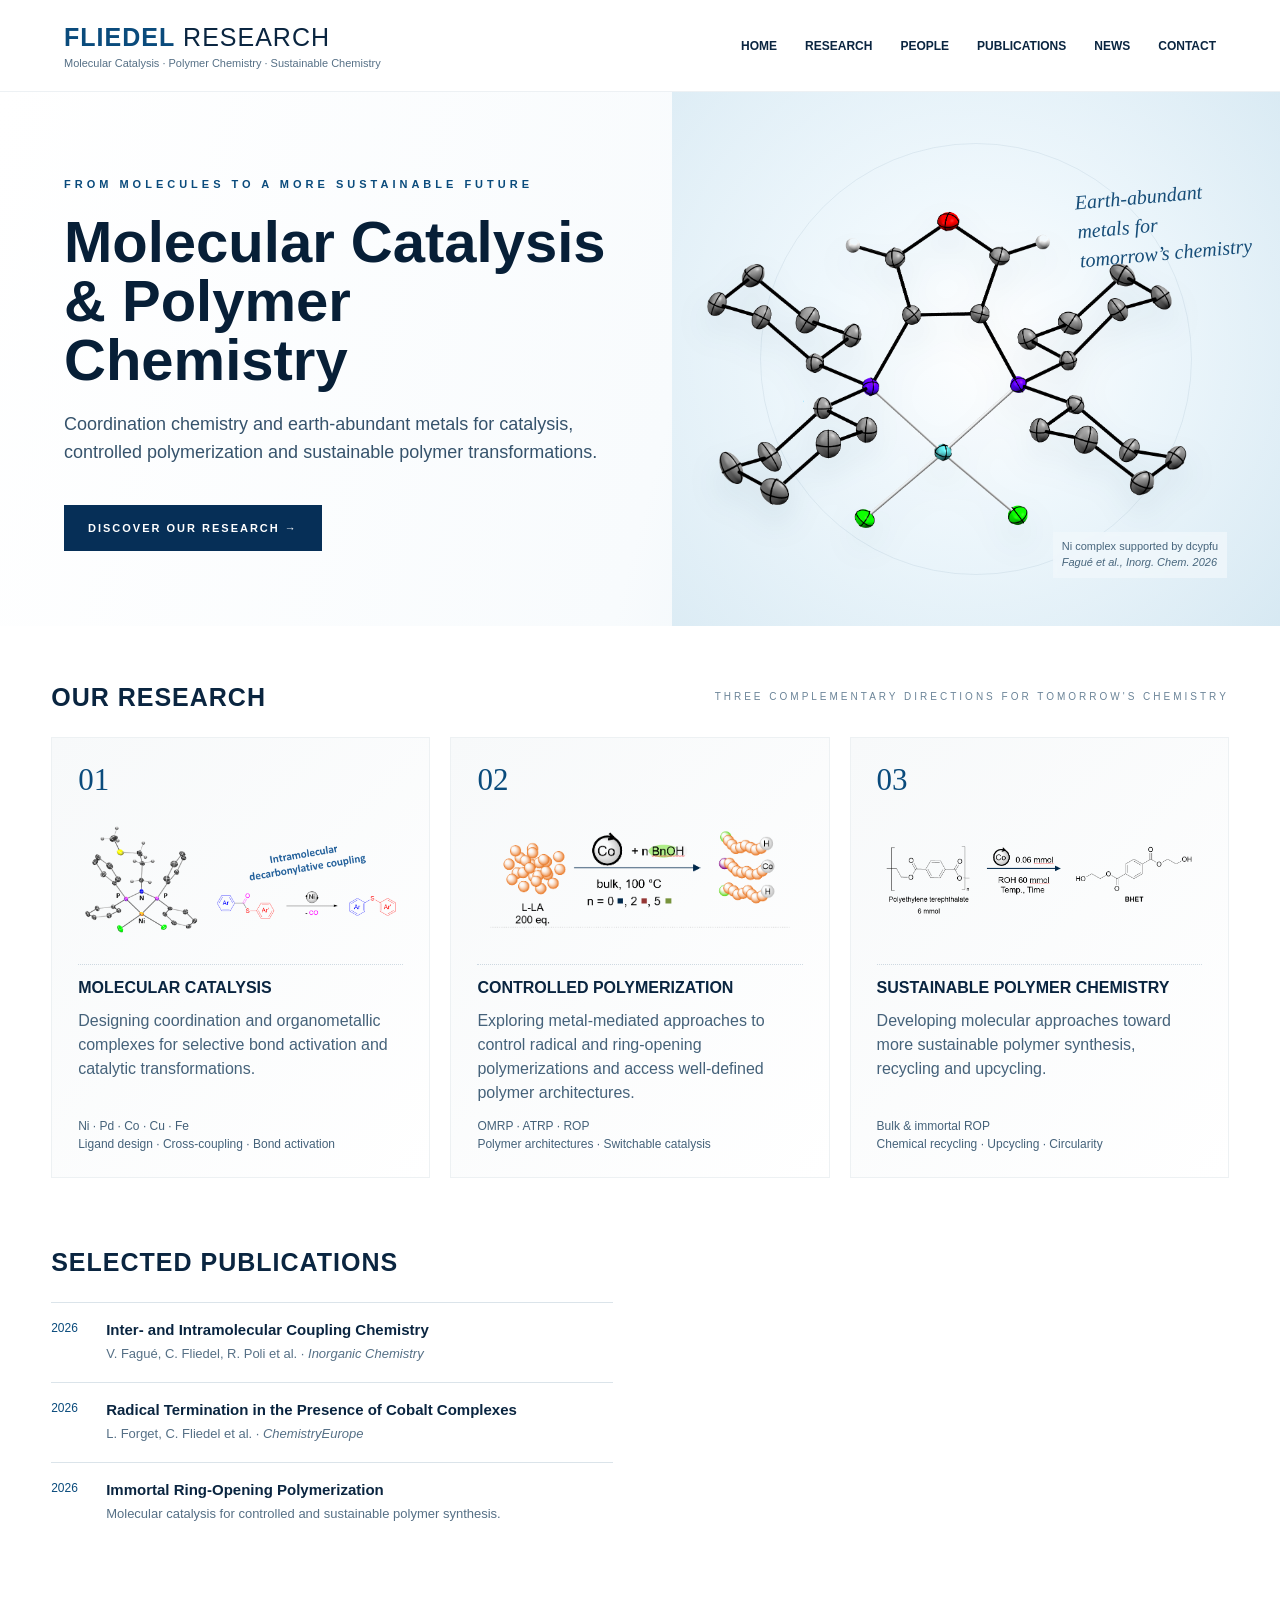
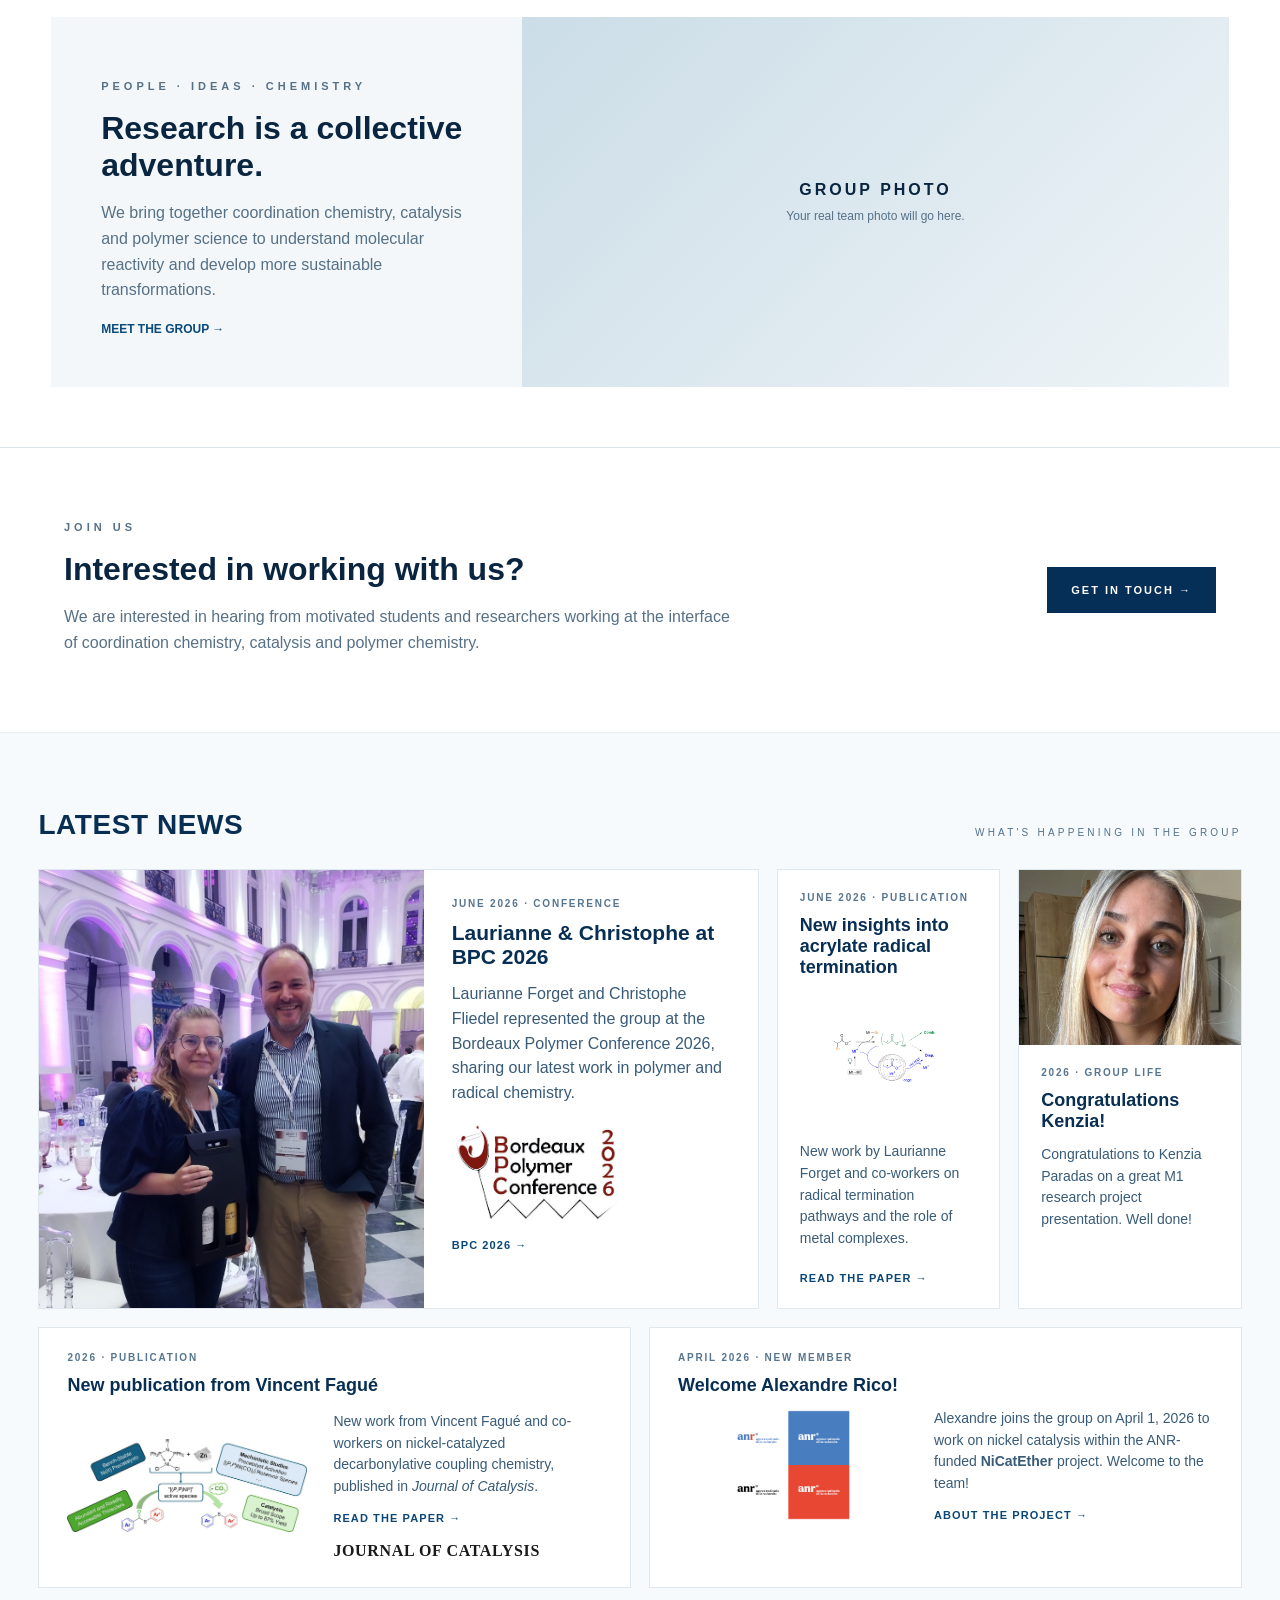
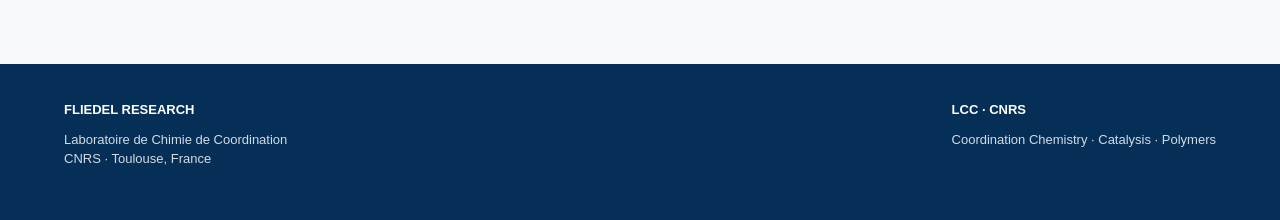
==== index.html @ 9c42816a "Finalize latest news section" ====
<!doctype html>
<html lang="en">
<head>
<meta charset="utf-8"><meta name="viewport" content="width=device-width,initial-scale=1">
<title>Fliedel Research | Molecular Catalysis & Polymer Chemistry</title>
<meta name="description" content="Fliedel Research at the Laboratoire de Chimie de Coordination, CNRS Toulouse: molecular catalysis, controlled polymerization and sustainable polymer chemistry.">
<link rel="stylesheet" href="style.css?v=3.1">
</head>
<body>
<header class="top"><a class="brand" href="#home"><strong>FLIEDEL</strong> RESEARCH<span>Molecular Catalysis · Polymer Chemistry · Sustainable Chemistry</span></a><nav><a href="#home">HOME</a><a href="#research">RESEARCH</a><a href="#people">PEOPLE</a><a href="#publications">PUBLICATIONS</a><a href="#news">NEWS</a><a href="#contact">CONTACT</a></nav></header>
<main>
<section id="home" class="hero"><div class="hero-copy"><p class="eyebrow">FROM MOLECULES TO A MORE SUSTAINABLE FUTURE</p><h1>Molecular Catalysis<br>&amp; Polymer Chemistry</h1><p class="lead">Coordination chemistry and earth-abundant metals for catalysis, controlled polymerization and sustainable polymer transformations.</p><a class="button" href="#research">DISCOVER OUR RESEARCH →</a></div><div class="hero-art"><div class="structure-wrap"><img src="assets/ni-dcypfu-clean.png" alt="Crystal structure of a nickel complex supported by a diphosphine ligand"><div class="structure-caption">Ni complex supported by dcypfu<br><em>Fagué et al., Inorg. Chem. 2026</em></div></div><p class="hero-note">Earth-abundant<br>metals for<br>tomorrow’s chemistry</p></div></section>
<section id="research" class="section"><div class="section-head"><h2>OUR RESEARCH</h2><p>THREE COMPLEMENTARY DIRECTIONS FOR TOMORROW'S CHEMISTRY</p></div><div class="cards">
<article class="research-card"><b class="num">01</b><div class="card-visual"><img src="assets/research-molecular-final.png" alt="Nickel complex and intramolecular decarbonylative coupling"></div><h3>MOLECULAR CATALYSIS</h3><p>Designing coordination and organometallic complexes for selective bond activation and catalytic transformations.</p><small>Ni · Pd · Co · Cu · Fe<br>Ligand design · Cross-coupling · Bond activation</small></article>
<article class="research-card"><b class="num">02</b><div class="card-visual polymer"><img src="assets/research-polymerization.png" alt="Cobalt-mediated ring-opening polymerization of lactide"></div><h3>CONTROLLED POLYMERIZATION</h3><p>Exploring metal-mediated approaches to control radical and ring-opening polymerizations and access well-defined polymer architectures.</p><small>OMRP · ATRP · ROP<br>Polymer architectures · Switchable catalysis</small></article>
<article class="research-card"><b class="num">03</b><div class="card-visual sustainable"><img src="assets/research-sustainable.png" alt="Chemical depolymerization of PET to BHET"></div><h3>SUSTAINABLE POLYMER CHEMISTRY</h3><p>Developing molecular approaches toward more sustainable polymer synthesis, recycling and upcycling.</p><small>Bulk &amp; immortal ROP<br>Chemical recycling · Upcycling · Circularity</small></article>
</div></section>
<section class="split">
<div id="publications"><div class="section-head"><h2>SELECTED PUBLICATIONS</h2></div><div class="pubs"><article><span>2026</span><h3>Inter- and Intramolecular Coupling Chemistry</h3><p>V. Fagué, C. Fliedel, R. Poli et al. · <i>Inorganic Chemistry</i></p></article><article><span>2026</span><h3>Radical Termination in the Presence of Cobalt Complexes</h3><p>L. Forget, C. Fliedel et al. · <i>ChemistryEurope</i></p></article><article><span>2026</span><h3>Immortal Ring-Opening Polymerization</h3><p>Molecular catalysis for controlled and sustainable polymer synthesis.</p></article></div></div>
</section>
<section id="people" class="people"><div><p class="eyebrow">PEOPLE · IDEAS · CHEMISTRY</p><h2>Research is a collective adventure.</h2><p>We bring together coordination chemistry, catalysis and polymer science to understand molecular reactivity and develop more sustainable transformations.</p><a class="textlink" href="#contact">MEET THE GROUP →</a></div><div class="people-placeholder"><strong>GROUP PHOTO</strong><span>Your real team photo will go here.</span></div></section>
<section id="contact" class="join"><div><p class="eyebrow">JOIN US</p><h2>Interested in working with us?</h2><p>We are interested in hearing from motivated students and researchers working at the interface of coordination chemistry, catalysis and polymer chemistry.</p></div><a class="button" href="mailto:christophe.fliedel@lcc-toulouse.fr">GET IN TOUCH →</a></section>
<section id="news" class="news-section">
  <div class="section-head">
    <h2>LATEST NEWS</h2>
    <p>WHAT'S HAPPENING IN THE GROUP</p>
  </div>

  <div class="news-featured">
    <article class="news-main">
      <img src="assets/news-bpc2026-final.jpg" alt="Laurianne Forget and Christophe Fliedel at BPC 2026">
      <div class="news-body">
        <div class="news-meta">JUNE 2026 · CONFERENCE</div>
        <h3>Laurianne &amp; Christophe at BPC 2026</h3>
        <p>Laurianne Forget and Christophe Fliedel represented the group at the Bordeaux Polymer Conference 2026, sharing our latest work in polymer and radical chemistry.</p>
        <img class="news-logo bpc-logo" src="assets/logo-bpc2026.jpg" alt="Bordeaux Polymer Conference 2026 logo">
        <a href="https://bpc2026.u-bordeaux.fr/en/" target="_blank" rel="noopener">BPC 2026 →</a>
      </div>
    </article>

    <div class="news-side">
      <article class="news-card publication-card">
        <div class="news-body">
          <div class="news-meta">JUNE 2026 · PUBLICATION</div>
          <h3>New insights into acrylate radical termination</h3>
          <img class="graphical-abstract" src="assets/news-laurianne-ce.jpg" alt="Graphical abstract of Laurianne Forget's ChemistryEurope publication">
          <p>New work by Laurianne Forget and co-workers on radical termination pathways and the role of metal complexes.</p>
          <a href="https://chemistry-europe.onlinelibrary.wiley.com/doi/10.1002/ceur.70318" target="_blank" rel="noopener">READ THE PAPER →</a>
        </div>
      </article>

      <article class="news-card photo-card">
        <img src="assets/news-kenzia.jpg" alt="Kenzia Paradas">
        <div class="news-body">
          <div class="news-meta">2026 · GROUP LIFE</div>
          <h3>Congratulations Kenzia!</h3>
          <p>Congratulations to Kenzia Paradas on a great M1 research project presentation. Well done!</p>
        </div>
      </article>
    </div>
  </div>

  <div class="news-strip">
    <article class="vincent-news">
      <div class="news-meta">2026 · PUBLICATION</div>
      <h3>New publication from Vincent Fagué</h3>
      <div class="news-horizontal-content">
        <img class="graphical-abstract vincent-abstract" src="assets/news-vincent-jcat.jpg" alt="Graphical abstract of Vincent Fagué's Journal of Catalysis publication">
        <div>
          <p>New work from Vincent Fagué and co-workers on nickel-catalyzed decarbonylative coupling chemistry, published in <em>Journal of Catalysis</em>.</p>
          <a href="https://www.sciencedirect.com/science/article/pii/S0021951726003787" target="_blank" rel="noopener">READ THE PAPER →</a>
          <div class="journal-label">JOURNAL OF CATALYSIS</div>
        </div>
      </div>
    </article>

    <article class="alexandre-news">
      <div class="news-meta">APRIL 2026 · NEW MEMBER</div>
      <h3>Welcome Alexandre Rico!</h3>
      <div class="news-horizontal-content alexandre-content">
        <img class="news-logo anr-logo" src="assets/logo-anr.png" alt="Agence nationale de la recherche logo">
        <div>
          <p>Alexandre joins the group on April 1, 2026 to work on nickel catalysis within the ANR-funded <strong>NiCatEther</strong> project. Welcome to the team!</p>
          <a href="https://anr.fr/Projet-ANR-22-CE07-0029" target="_blank" rel="noopener">ABOUT THE PROJECT →</a>
        </div>
      </div>
    </article>
  </div>
</section>
</main>
<footer><div><strong>FLIEDEL RESEARCH</strong><p>Laboratoire de Chimie de Coordination<br>CNRS · Toulouse, France</p></div><div><strong>LCC · CNRS</strong><p>Coordination Chemistry · Catalysis · Polymers</p></div></footer>
</body></html>
---- style.css ----
:root{--navy:#062f57;--blue:#0a4b7c;--ink:#0a2540;--muted:#567086;--pale:#f3f7f9;--line:#dbe4ea;--white:#fff}*{box-sizing:border-box}html{scroll-behavior:smooth}body{margin:0;font-family:Arial,Helvetica,sans-serif;color:var(--ink);background:#fff}.top{height:92px;display:flex;align-items:center;justify-content:space-between;padding:0 5vw;border-bottom:1px solid #edf1f4;position:sticky;top:0;background:rgba(255,255,255,.96);z-index:5}.brand{font-size:25px;letter-spacing:1px;text-decoration:none;color:var(--ink)}.brand strong{color:var(--blue)}.brand span{display:block;font-size:11px;letter-spacing:0;color:var(--muted);margin-top:5px}.top nav{display:flex;gap:28px}.top nav a{font-size:12px;font-weight:700;color:var(--ink);text-decoration:none}.hero{min-height:520px;display:grid;grid-template-columns:1.05fr .95fr;background:linear-gradient(105deg,#fff 0%,#f8fbfd 53%,#dceaf2 100%)}.hero-copy{padding:75px 5vw}.eyebrow{font-size:11px;letter-spacing:4px;color:var(--blue);font-weight:700}.hero h1{font-size:58px;line-height:1.02;margin:22px 0;color:#071f37}.lead{font-size:18px;line-height:1.55;max-width:600px;color:#36536c}.button{display:inline-block;margin-top:20px;background:var(--navy);color:#fff;text-decoration:none;padding:17px 24px;font-size:11px;font-weight:bold;letter-spacing:2px}.hero-art{position:relative;overflow:hidden;display:flex;align-items:center;justify-content:center}.hero-art:before{content:"";position:absolute;width:420px;height:420px;border:1px solid rgba(5,64,106,.12);border-radius:50%}.hero-art p{position:absolute;right:7%;top:20%;font-family:Georgia,serif;font-style:italic;font-size:22px;line-height:1.5;transform:rotate(-5deg);color:#164d78}.molecule{width:280px;height:280px;position:relative}.molecule span{position:absolute;width:55px;height:55px;border-radius:50%;background:radial-gradient(circle at 30% 25%,#e8f7ff,#0b639a 55%,#063557);box-shadow:0 8px 18px #8ca8b9}.molecule span:nth-child(1){left:110px;top:105px;width:70px;height:70px}.molecule span:nth-child(2){left:35px;top:65px}.molecule span:nth-child(3){left:200px;top:45px}.molecule span:nth-child(4){left:190px;top:180px}.molecule span:nth-child(5){left:50px;top:190px}.molecule span:nth-child(6){left:120px;top:15px;background:radial-gradient(circle at 30% 25%,#fff0d8,#d88712 60%,#8b4e00)}.molecule span:nth-child(7){left:115px;top:230px;width:40px;height:40px}.section{padding:55px 4vw}.section-head{display:flex;justify-content:space-between;align-items:end;margin-bottom:25px}.section-head h2{font-size:25px;letter-spacing:1px;margin:0}.section-head p{font-size:10px;letter-spacing:3px;color:#6b8498}.cards{display:grid;grid-template-columns:repeat(3,1fr);gap:20px}.cards article{background:linear-gradient(135deg,#f7f9fa,#fff);padding:26px;min-height:285px;border:1px solid #edf1f3;position:relative}.num{font-family:Georgia,serif;font-weight:400;font-size:31px;color:var(--blue)}.icon{position:absolute;right:25px;top:20px;font-family:Georgia,serif;font-size:28px;color:#1586a6}.cards h3{font-size:16px;margin-top:35px}.cards p,.cards small{line-height:1.5;color:#45627a}.cards small{font-size:12px}.split{display:grid;grid-template-columns:1fr 1fr;gap:55px;padding:15px 4vw 55px}.news article{display:grid;grid-template-columns:70px 1fr;gap:15px;border-top:1px solid var(--line);padding:20px 0}.news time,.pubs span{color:var(--blue);font-size:12px}.news h3,.pubs h3{margin:0 0 7px;font-size:15px}.news p,.pubs p{margin:0;color:var(--muted);line-height:1.45;font-size:13px}.pubs article{border-top:1px solid var(--line);padding:18px 0}.pubs span{float:left;width:55px}.pubs h3,.pubs p{margin-left:55px}.people{margin:20px 4vw 60px;display:grid;grid-template-columns:.8fr 1.2fr;background:var(--pale);min-height:330px}.people>div:first-child{padding:50px}.people h2,.join h2{font-size:32px;margin:15px 0}.people p,.join p{line-height:1.6;color:var(--muted)}.textlink{font-size:12px;font-weight:bold;color:var(--blue);text-decoration:none}.people-placeholder{background:linear-gradient(135deg,#cbdde7,#eef4f7);display:flex;flex-direction:column;align-items:center;justify-content:center;letter-spacing:3px}.people-placeholder span{font-size:12px;letter-spacing:0;margin-top:10px;color:var(--muted)}.join{padding:60px 5vw;display:flex;align-items:center;justify-content:space-between;border-top:1px solid var(--line)}.join>div{max-width:680px}.join .button{margin:0 0 0 30px;white-space:nowrap}footer{background:var(--navy);color:white;padding:38px 5vw;display:flex;justify-content:space-between;font-size:13px}footer p{color:#d0dce5;line-height:1.5}@media(max-width:850px){.top{height:auto;padding:20px 5vw;align-items:flex-start}.top nav{display:none}.hero{grid-template-columns:1fr}.hero-copy{padding:55px 6vw}.hero h1{font-size:42px}.hero-art{min-height:320px}.cards,.split,.people{grid-template-columns:1fr}.section-head{display:block}.section-head p{margin-top:10px}.people>div:first-child{padding:35px}.people-placeholder{min-height:280px}.join{display:block}.join .button{margin:15px 0 0}footer{display:block}}

/* V2.1 — clean crystallographic hero, fitted without cropping */
.hero-art{
  background:radial-gradient(circle at 52% 48%,rgba(255,255,255,.96) 0,rgba(239,248,253,.83) 38%,rgba(211,231,242,.74) 100%);
}
.hero-art:before{
  width:430px;
  height:430px;
  border-color:rgba(5,64,106,.07);
}
.structure-wrap{
  position:absolute;
  inset:28px 5% 24px 3%;
  display:flex;
  align-items:center;
  justify-content:center;
}
.structure-wrap img{
  display:block;
  width:88%;
  max-width:650px;
  height:auto;
  max-height:405px;
  object-fit:contain;
  filter:drop-shadow(0 16px 16px rgba(9,46,74,.10));
  transform:translate(-4%,3%);
}
.structure-caption{
  position:absolute;
  right:4%;
  bottom:5%;
  font-size:11px;
  line-height:1.45;
  color:#47657c;
  text-align:left;
  background:rgba(241,248,252,.76);
  padding:7px 9px;
  backdrop-filter:blur(2px);
}
.hero-note{
  z-index:2;
  right:5%!important;
  top:13%!important;
  font-size:20px!important;
  line-height:1.45!important;
}

@media(max-width:1100px){
  .structure-wrap img{width:82%;max-width:560px;max-height:370px;transform:translate(-2%,2%)}
  .hero-note{font-size:18px!important}
}
@media(max-width:850px){
  .structure-wrap{inset:14px 4% 18px}
  .structure-wrap img{width:88%;max-width:560px;max-height:285px;transform:none}
  .structure-caption{right:4%;bottom:3%;font-size:10px}
  .hero-note{display:none}
}


/* V2.2 — real research visuals */
.research-card{
  overflow:hidden;
  padding:24px 26px 25px!important;
  min-height:330px!important;
}
.card-visual{
  position:absolute;
  right:14px;
  top:15px;
  width:44%;
  height:112px;
  display:flex;
  align-items:center;
  justify-content:center;
  pointer-events:none;
}
.card-visual img{
  max-width:100%;
  max-height:100%;
  width:auto;
  height:auto;
  object-fit:contain;
  filter:drop-shadow(0 7px 8px rgba(8,49,82,.08));
}
.card-visual.polymer{
  width:50%;
  height:105px;
  top:17px;
  right:10px;
}
.card-visual.sustainable{
  width:52%;
  height:102px;
  top:18px;
  right:8px;
}
.research-card h3{
  margin-top:52px!important;
  max-width:58%;
}
.research-card p{
  max-width:72%;
}
.research-card small{
  display:block;
  margin-top:12px;
}
@media(max-width:1100px){
  .card-visual{opacity:.9;width:40%}
  .research-card h3{max-width:64%}
  .research-card p{max-width:88%}
}
@media(max-width:850px){
  .research-card{min-height:300px!important}
  .card-visual{width:42%;height:100px}
  .research-card h3{max-width:58%;margin-top:45px!important}
  .research-card p{max-width:78%}
}


/* V2.3 — robust research-card layout: images live in a fixed visual zone */
.cards{
  align-items:stretch;
}
.research-card{
  display:grid!important;
  grid-template-rows:auto 145px auto 1fr auto;
  overflow:hidden!important;
  padding:24px 26px 25px!important;
  min-height:405px!important;
}
.research-card .num{
  grid-row:1;
}
.research-card .card-visual,
.research-card .card-visual.polymer,
.research-card .card-visual.sustainable{
  position:static!important;
  grid-row:2;
  width:100%!important;
  height:145px!important;
  margin:0!important;
  padding:4px 0 8px!important;
  display:flex!important;
  align-items:center!important;
  justify-content:center!important;
  overflow:hidden!important;
}
.research-card .card-visual img{
  display:block!important;
  width:auto!important;
  height:auto!important;
  max-width:92%!important;
  max-height:132px!important;
  object-fit:contain!important;
  transform:none!important;
}
.research-card:first-child .card-visual img{
  max-height:138px!important;
  max-width:72%!important;
}
.research-card:nth-child(2) .card-visual img{
  max-width:96%!important;
  max-height:126px!important;
}
.research-card:nth-child(3) .card-visual img{
  max-width:96%!important;
  max-height:118px!important;
}
.research-card h3{
  grid-row:3;
  margin:10px 0 12px!important;
  max-width:none!important;
}
.research-card p{
  grid-row:4;
  max-width:none!important;
  margin:0 0 12px!important;
}
.research-card small{
  grid-row:5;
  margin-top:0!important;
}
@media(max-width:1100px){
  .research-card{min-height:390px!important}
  .research-card .card-visual,
  .research-card .card-visual.polymer,
  .research-card .card-visual.sustainable{height:132px!important}
  .research-card .card-visual img{max-height:120px!important}
}
@media(max-width:850px){
  .research-card{min-height:370px!important}
  .research-card .card-visual,
  .research-card .card-visual.polymer,
  .research-card .card-visual.sustainable{height:150px!important}
  .research-card .card-visual img{max-height:138px!important}
}


/* V2.4 — asymmetrical research cards:
   card 01 = two-column image/text
   cards 02–03 = landscape visual over text */
.cards{
  align-items:stretch;
}

/* Shared */
.research-card{
  min-height:390px!important;
  padding:24px 26px 24px!important;
}

/* CARD 01 — portrait crystallographic structure, two-column layout */
.research-card:first-child{
  display:grid!important;
  grid-template-columns:46% 54%!important;
  grid-template-rows:auto 1fr auto!important;
  column-gap:18px!important;
  align-items:start!important;
}
.research-card:first-child .num{
  grid-column:1 / -1!important;
  grid-row:1!important;
  margin-bottom:4px!important;
}
.research-card:first-child .card-visual{
  grid-column:2!important;
  grid-row:2 / 4!important;
  position:static!important;
  width:100%!important;
  height:260px!important;
  margin:2px 0 0!important;
  padding:0!important;
  align-self:center!important;
  display:flex!important;
  align-items:center!important;
  justify-content:center!important;
  overflow:hidden!important;
}
.research-card:first-child .card-visual img{
  width:auto!important;
  height:auto!important;
  max-width:98%!important;
  max-height:250px!important;
  object-fit:contain!important;
  transform:none!important;
}
.research-card:first-child h3{
  grid-column:1!important;
  grid-row:2!important;
  align-self:start!important;
  margin:42px 0 12px!important;
  max-width:none!important;
}
.research-card:first-child p{
  grid-column:1!important;
  grid-row:2!important;
  align-self:start!important;
  margin:78px 0 0!important;
  max-width:none!important;
}
.research-card:first-child small{
  grid-column:1!important;
  grid-row:3!important;
  align-self:end!important;
  margin-top:16px!important;
}

/* CARDS 02–03 — landscape image above text */
.research-card:nth-child(2),
.research-card:nth-child(3){
  display:grid!important;
  grid-template-rows:auto 145px auto 1fr auto!important;
}
.research-card:nth-child(2) .card-visual,
.research-card:nth-child(3) .card-visual{
  position:static!important;
  width:100%!important;
  height:145px!important;
  margin:0!important;
  padding:4px 0 6px!important;
  display:flex!important;
  align-items:center!important;
  justify-content:center!important;
  overflow:hidden!important;
}
.research-card:nth-child(2) .card-visual img{
  max-width:95%!important;
  max-height:128px!important;
  width:auto!important;
  height:auto!important;
  object-fit:contain!important;
}
.research-card:nth-child(3) .card-visual img{
  max-width:96%!important;
  max-height:120px!important;
  width:auto!important;
  height:auto!important;
  object-fit:contain!important;
}
.research-card:nth-child(2) h3,
.research-card:nth-child(3) h3{
  margin:10px 0 12px!important;
  max-width:none!important;
}
.research-card:nth-child(2) p,
.research-card:nth-child(3) p{
  max-width:none!important;
  margin:0 0 12px!important;
}
.research-card:nth-child(2) small,
.research-card:nth-child(3) small{
  margin-top:0!important;
}

/* Responsive: collapse card 01 gracefully */
@media(max-width:1100px){
  .research-card:first-child{
    grid-template-columns:48% 52%!important;
    column-gap:12px!important;
  }
  .research-card:first-child .card-visual{
    height:225px!important;
  }
  .research-card:first-child .card-visual img{
    max-height:215px!important;
  }
}
@media(max-width:850px){
  .research-card:first-child{
    display:grid!important;
    grid-template-columns:1fr!important;
    grid-template-rows:auto 150px auto auto auto!important;
  }
  .research-card:first-child .num{grid-column:1!important;grid-row:1!important}
  .research-card:first-child .card-visual{
    grid-column:1!important;
    grid-row:2!important;
    height:150px!important;
  }
  .research-card:first-child .card-visual img{max-height:142px!important}
  .research-card:first-child h3{
    grid-column:1!important;
    grid-row:3!important;
    margin:10px 0 12px!important;
  }
  .research-card:first-child p{
    grid-column:1!important;
    grid-row:4!important;
    margin:0 0 12px!important;
  }
  .research-card:first-child small{
    grid-column:1!important;
    grid-row:5!important;
    margin-top:0!important;
  }
}

/* V2.5 — unified landscape visual grammar for all research cards */
.research-card,.research-card:first-child,.research-card:nth-child(2),.research-card:nth-child(3){
 display:grid!important;grid-template-columns:1fr!important;grid-template-rows:auto 150px auto 1fr auto!important;
 min-height:400px!important;padding:24px 26px!important}
.research-card .num,.research-card:first-child .num{grid-column:1!important;grid-row:1!important;margin:0 0 2px!important}
.research-card .card-visual,.research-card:first-child .card-visual,.research-card:nth-child(2) .card-visual,.research-card:nth-child(3) .card-visual{
 grid-column:1!important;grid-row:2!important;position:static!important;width:100%!important;height:150px!important;
 margin:0!important;padding:4px 0 8px!important;display:flex!important;align-items:center!important;justify-content:center!important;overflow:hidden!important}
.research-card .card-visual img,.research-card:first-child .card-visual img,.research-card:nth-child(2) .card-visual img,.research-card:nth-child(3) .card-visual img{
 width:auto!important;height:auto!important;max-width:96%!important;max-height:136px!important;object-fit:contain!important;transform:none!important}
.research-card:first-child .card-visual img{max-width:98%!important;max-height:138px!important}
.research-card:nth-child(2) .card-visual img{max-width:95%!important;max-height:130px!important}
.research-card:nth-child(3) .card-visual img{max-width:96%!important;max-height:122px!important}
.research-card h3,.research-card:first-child h3,.research-card:nth-child(2) h3,.research-card:nth-child(3) h3{
 grid-column:1!important;grid-row:3!important;margin:10px 0 12px!important;max-width:none!important}
.research-card p,.research-card:first-child p,.research-card:nth-child(2) p,.research-card:nth-child(3) p{
 grid-column:1!important;grid-row:4!important;margin:0 0 12px!important;max-width:none!important}
.research-card small,.research-card:first-child small,.research-card:nth-child(2) small,.research-card:nth-child(3) small{
 grid-column:1!important;grid-row:5!important;margin-top:0!important;align-self:end!important}


/* V2.6 — user's RX + catalytic transformation montage in card 01 */
.research-card:first-child .card-visual img{
  max-width:92%!important;
  max-height:136px!important;
  object-fit:contain!important;
}

/* V2.7 — final harmonisation of the three homepage research visuals */
.research-card .card-visual,
.research-card:first-child .card-visual,
.research-card:nth-child(2) .card-visual,
.research-card:nth-child(3) .card-visual{
  height:165px!important;
  padding:5px 2px 10px!important;
  border-bottom:1px dotted rgba(10,64,105,.18);
}
.research-card .card-visual img{
  display:block!important;
  width:auto!important;
  height:auto!important;
  object-fit:contain!important;
  filter:none!important;
}
.research-card:first-child .card-visual img{
  max-width:98%!important;
  max-height:150px!important;
}
.research-card:nth-child(2) .card-visual img{
  max-width:96%!important;
  max-height:143px!important;
}
.research-card:nth-child(3) .card-visual img{
  max-width:97%!important;
  max-height:137px!important;
}
.research-card,.research-card:first-child,.research-card:nth-child(2),.research-card:nth-child(3){
  grid-template-rows:auto 165px auto 1fr auto!important;
  min-height:420px!important;
}
.research-card h3,
.research-card:first-child h3,
.research-card:nth-child(2) h3,
.research-card:nth-child(3) h3{
  margin-top:14px!important;
}

/* V3 — Latest News */
.news-section{padding:76px 3%;background:#f7fafc;border-top:1px solid #e5edf3}
.news-section .section-head{display:flex;align-items:end;justify-content:space-between;margin-bottom:28px}
.news-section .section-head h2{margin:0;color:#082f53;font-size:28px;letter-spacing:.02em}
.news-section .section-head p{margin:0;color:#52718d;font-size:10px;letter-spacing:.32em}
.news-featured{display:grid;grid-template-columns:1.55fr 1fr;gap:18px}
.news-main,.news-card,.news-strip article{background:white;border:1px solid #dfe8ef}
.news-main{display:grid;grid-template-columns:1.15fr 1fr;min-height:330px}
.news-main>img{width:100%;height:100%;object-fit:cover;min-height:330px}
.news-body{padding:28px}
.news-meta{font-size:10px;font-weight:700;letter-spacing:.18em;color:#56758f;margin-bottom:12px}
.news-section h3{color:#082f53;margin:0 0 12px;font-size:21px;line-height:1.18}
.news-section p{color:#385b77;line-height:1.55;margin:0 0 18px}
.news-section a{color:#0b4776;text-decoration:none;font-size:11px;font-weight:700;letter-spacing:.1em}
.news-side{display:grid;grid-template-columns:1fr 1fr;gap:18px}
.news-card{display:flex;flex-direction:column}
.photo-card img{width:100%;height:175px;object-fit:cover}
.news-card .news-body{padding:22px}
.news-card h3{font-size:18px}
.news-card p{font-size:14px}
.news-strip{display:grid;grid-template-columns:1fr 1fr;gap:18px;margin-top:18px}
.news-strip article{padding:24px 28px}
.news-strip h3{font-size:18px}
.news-strip p{font-size:14px;margin-bottom:10px}
@media(max-width:900px){
 .news-featured,.news-main,.news-side,.news-strip{grid-template-columns:1fr}
 .news-main>img{min-height:250px;max-height:420px}
 .news-section .section-head{display:block}
 .news-section .section-head p{margin-top:8px}
}

/* V3.1 — one Latest News section only + exact supplied scientific artwork */
.news-logo{display:block;object-fit:contain}
.bpc-logo{width:170px;max-height:95px;margin:18px 0 16px}
.graphical-abstract{display:block;width:100%;height:145px;object-fit:contain;background:#fff;margin:12px 0 16px}
.news-horizontal-content{display:grid;grid-template-columns:minmax(240px,.95fr) 1.1fr;gap:26px;align-items:center}
.vincent-abstract{height:155px;margin:0}
.journal-label{margin-top:16px;font-family:Georgia,serif;font-weight:700;letter-spacing:.04em;color:#1a1a1a;font-size:16px}
.alexandre-content{grid-template-columns:230px 1fr}
.anr-logo{width:210px;max-height:110px;margin:auto}
.news-side .publication-card .news-body{height:100%}
.news-side .publication-card .graphical-abstract{height:135px}
@media(max-width:900px){
 .news-horizontal-content,.alexandre-content{grid-template-columns:1fr}
 .anr-logo{margin:0}
}
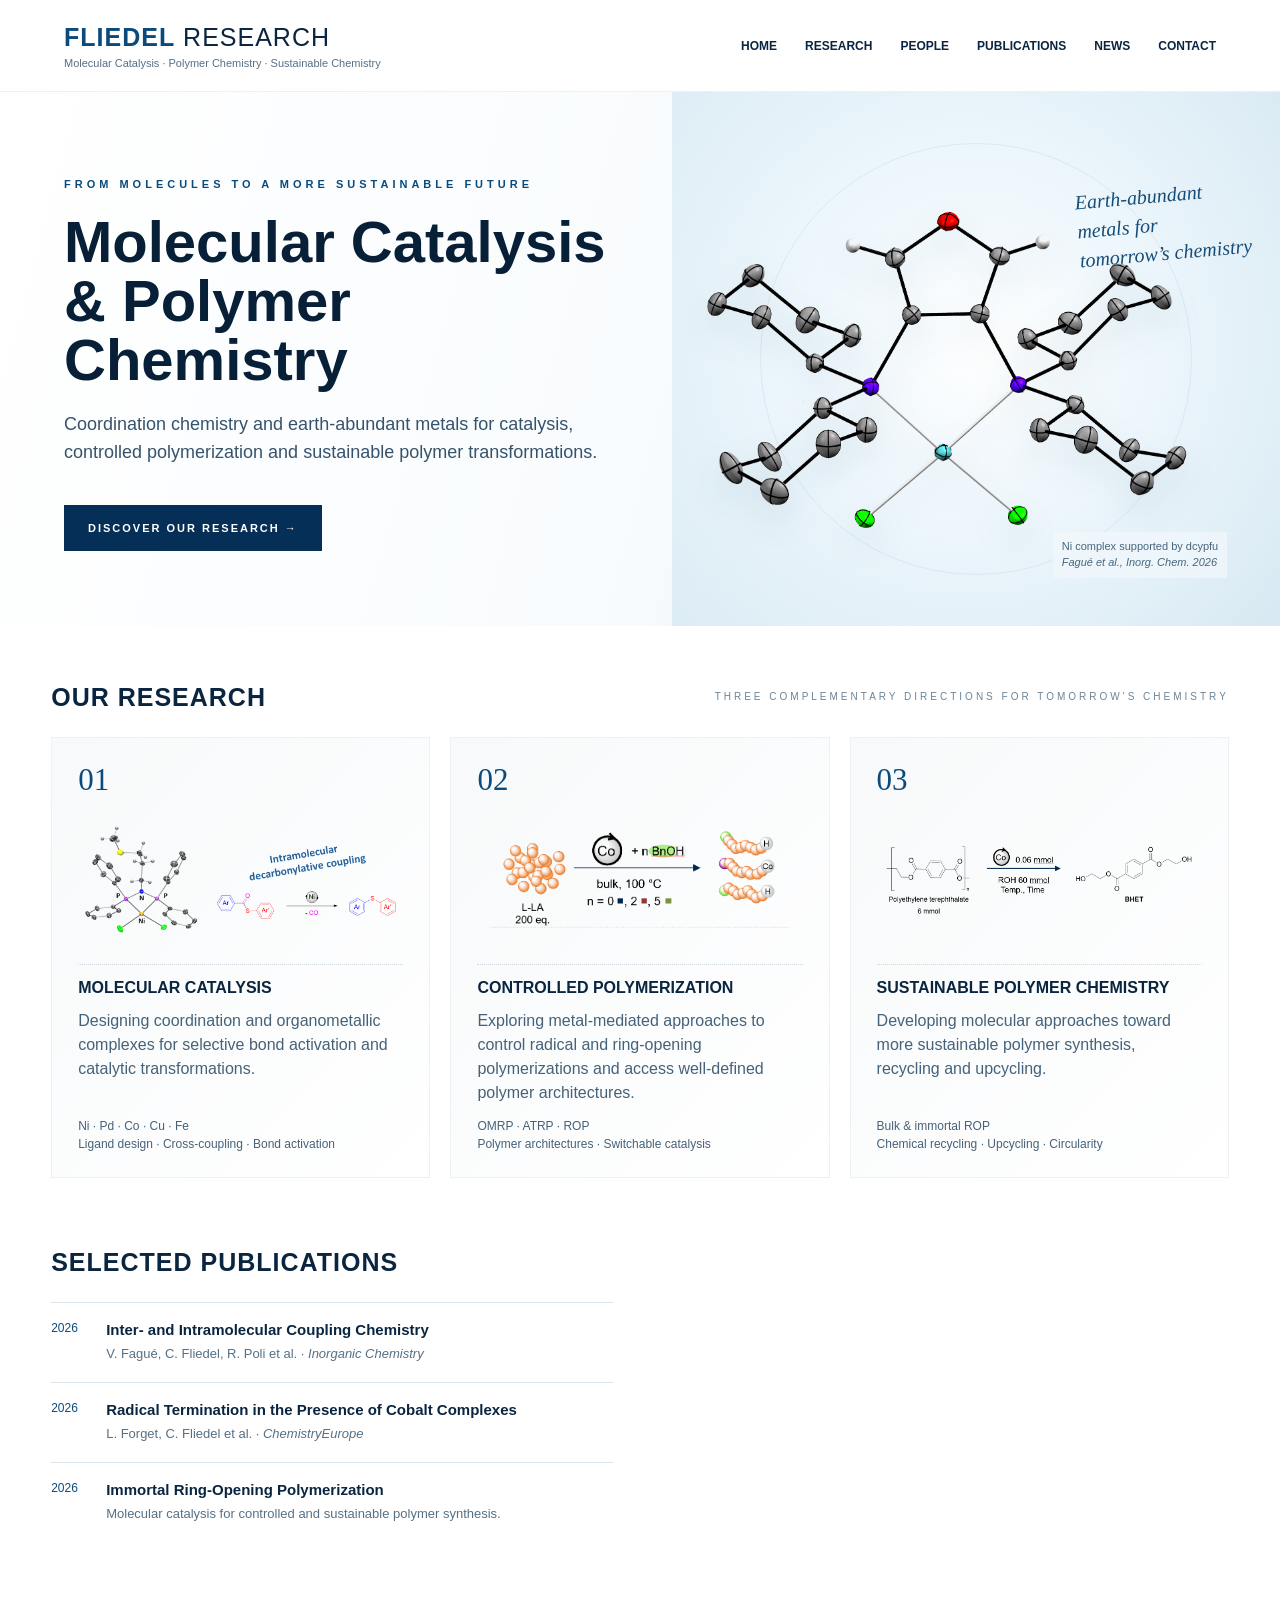
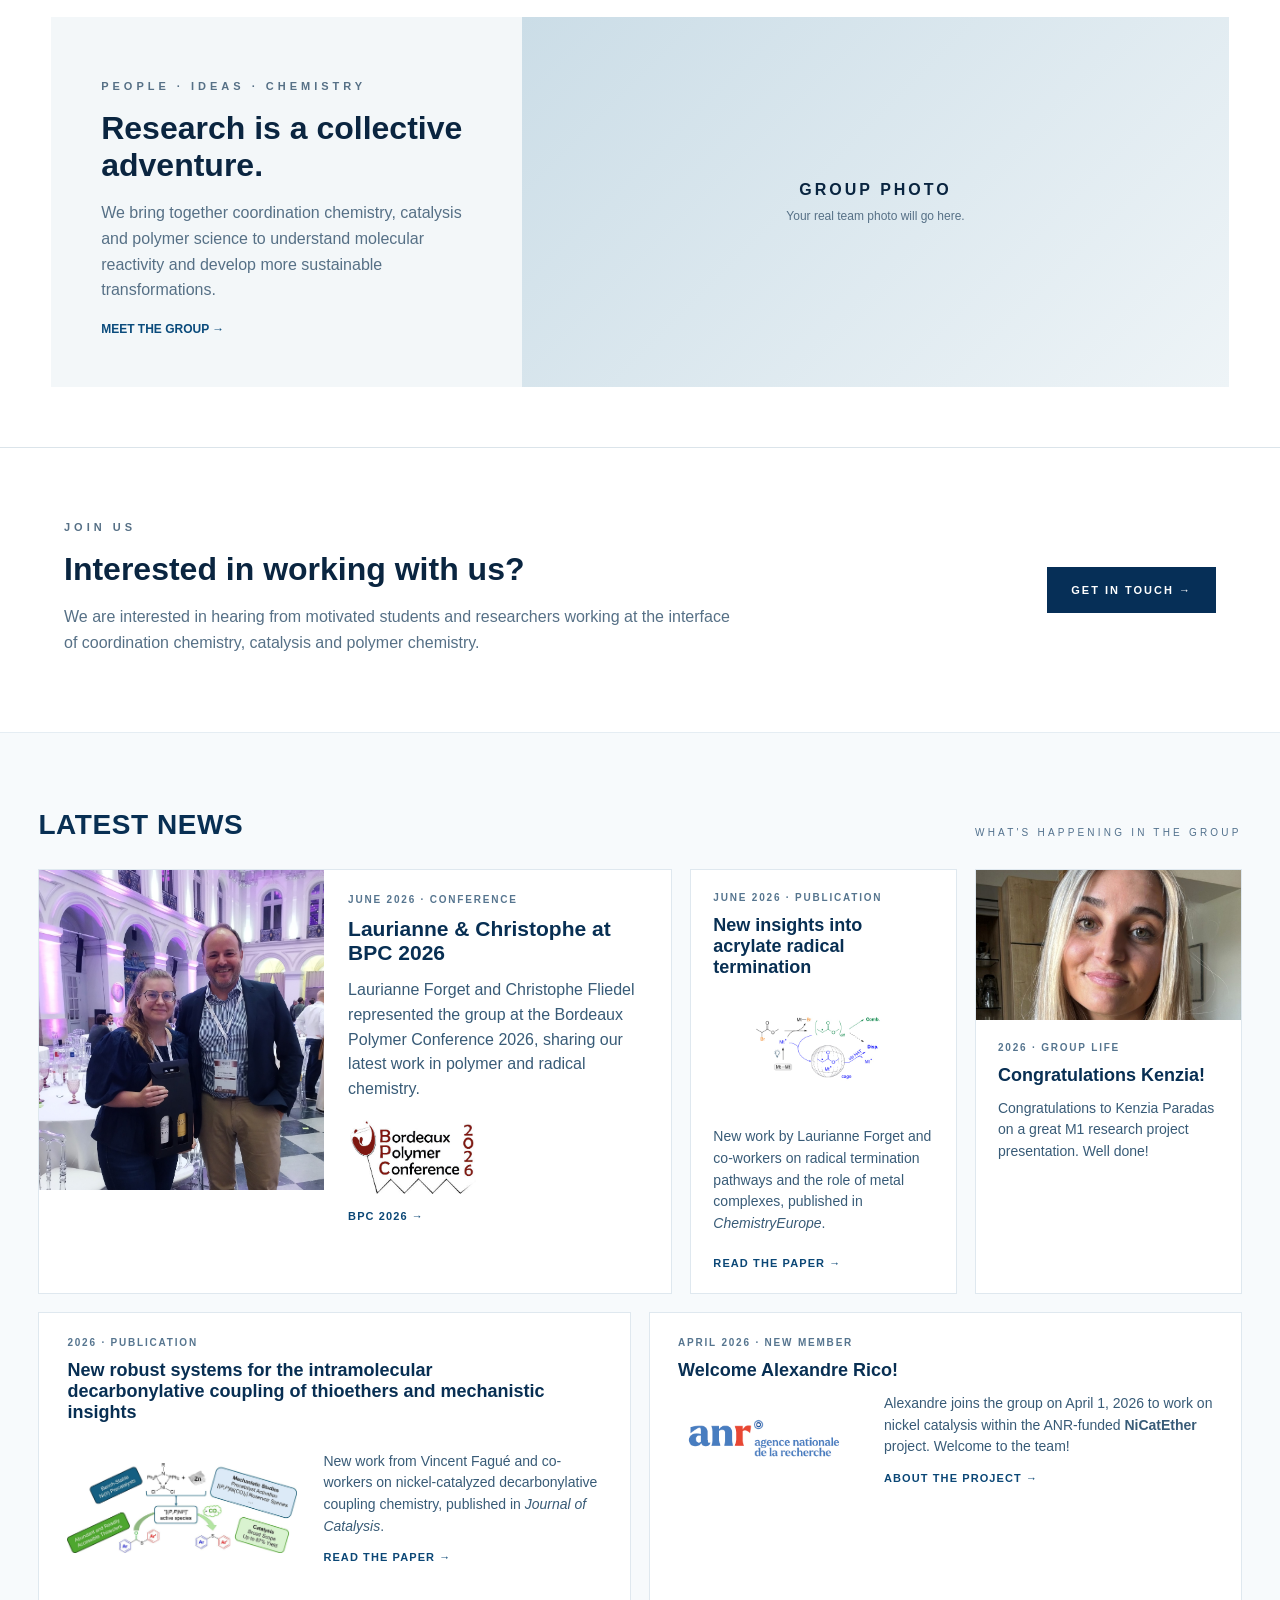
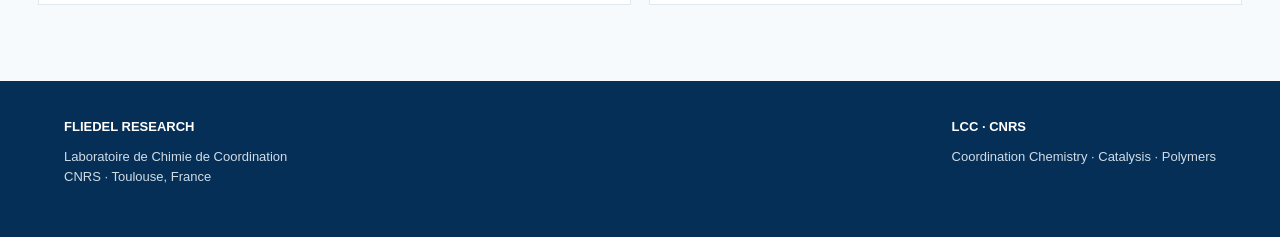
==== commit 49a7e049: "Finalize latest news section final" ====
--- a/index.html
+++ b/index.html
@@ -4,7 +4,7 @@
 <meta charset="utf-8"><meta name="viewport" content="width=device-width,initial-scale=1">
 <title>Fliedel Research | Molecular Catalysis & Polymer Chemistry</title>
 <meta name="description" content="Fliedel Research at the Laboratoire de Chimie de Coordination, CNRS Toulouse: molecular catalysis, controlled polymerization and sustainable polymer chemistry.">
-<link rel="stylesheet" href="style.css?v=3.1">
+<link rel="stylesheet" href="style.css?v=3.3">
 </head>
 <body>
 <header class="top"><a class="brand" href="#home"><strong>FLIEDEL</strong> RESEARCH<span>Molecular Catalysis · Polymer Chemistry · Sustainable Chemistry</span></a><nav><a href="#home">HOME</a><a href="#research">RESEARCH</a><a href="#people">PEOPLE</a><a href="#publications">PUBLICATIONS</a><a href="#news">NEWS</a><a href="#contact">CONTACT</a></nav></header>
@@ -44,7 +44,7 @@
           <div class="news-meta">JUNE 2026 · PUBLICATION</div>
           <h3>New insights into acrylate radical termination</h3>
           <img class="graphical-abstract" src="assets/news-laurianne-ce.jpg" alt="Graphical abstract of Laurianne Forget's ChemistryEurope publication">
-          <p>New work by Laurianne Forget and co-workers on radical termination pathways and the role of metal complexes.</p>
+          <p>New work by Laurianne Forget and co-workers on radical termination pathways and the role of metal complexes, published in <em>ChemistryEurope</em>.</p>
           <a href="https://chemistry-europe.onlinelibrary.wiley.com/doi/10.1002/ceur.70318" target="_blank" rel="noopener">READ THE PAPER →</a>
         </div>
       </article>
@@ -63,13 +63,12 @@
   <div class="news-strip">
     <article class="vincent-news">
       <div class="news-meta">2026 · PUBLICATION</div>
-      <h3>New publication from Vincent Fagué</h3>
+      <h3>New robust systems for the intramolecular decarbonylative coupling of thioethers and mechanistic insights</h3>
       <div class="news-horizontal-content">
         <img class="graphical-abstract vincent-abstract" src="assets/news-vincent-jcat.jpg" alt="Graphical abstract of Vincent Fagué's Journal of Catalysis publication">
         <div>
           <p>New work from Vincent Fagué and co-workers on nickel-catalyzed decarbonylative coupling chemistry, published in <em>Journal of Catalysis</em>.</p>
           <a href="https://www.sciencedirect.com/science/article/pii/S0021951726003787" target="_blank" rel="noopener">READ THE PAPER →</a>
-          <div class="journal-label">JOURNAL OF CATALYSIS</div>
         </div>
       </div>
     </article>
--- a/style.css
+++ b/style.css
@@ -470,3 +470,69 @@
  .news-horizontal-content,.alexandre-content{grid-template-columns:1fr}
  .anr-logo{margin:0}
 }
+
+/* V3.2 — final News templating and visual balance */
+.news-featured{
+  grid-template-columns:1.15fr 1fr!important;
+}
+.news-main{
+  grid-template-columns:.82fr 1fr!important;
+  min-height:280px!important;
+}
+.news-main>img{
+  min-height:280px!important;
+  max-height:320px!important;
+  object-fit:cover!important;
+}
+.news-main .news-body{
+  padding:24px!important;
+}
+.bpc-logo{
+  width:130px!important;
+  max-height:74px!important;
+  margin:12px 0 12px!important;
+}
+.news-side{
+  grid-template-columns:1fr 1fr!important;
+}
+.news-side .photo-card img{
+  height:150px!important;
+}
+.news-side .publication-card .graphical-abstract{
+  height:120px!important;
+}
+.news-strip{
+  grid-template-columns:1fr 1fr!important;
+}
+.vincent-news h3{
+  max-width:94%;
+}
+.news-horizontal-content{
+  grid-template-columns:minmax(230px,.9fr) 1.1fr!important;
+}
+.vincent-abstract{
+  height:145px!important;
+}
+.alexandre-content{
+  grid-template-columns:180px 1fr!important;
+}
+.anr-logo{
+  width:170px!important;
+  max-height:72px!important;
+}
+.journal-label{display:none!important}
+
+/* Avoid browser-injected/reputation badges next to outbound paper links where possible */
+.news-section a img,
+.news-section a svg{
+  display:none!important;
+}
+
+@media(max-width:900px){
+  .news-main,.news-side,.news-strip,.news-horizontal-content,.alexandre-content{
+    grid-template-columns:1fr!important;
+  }
+  .news-main>img{
+    max-height:420px!important;
+  }
+}
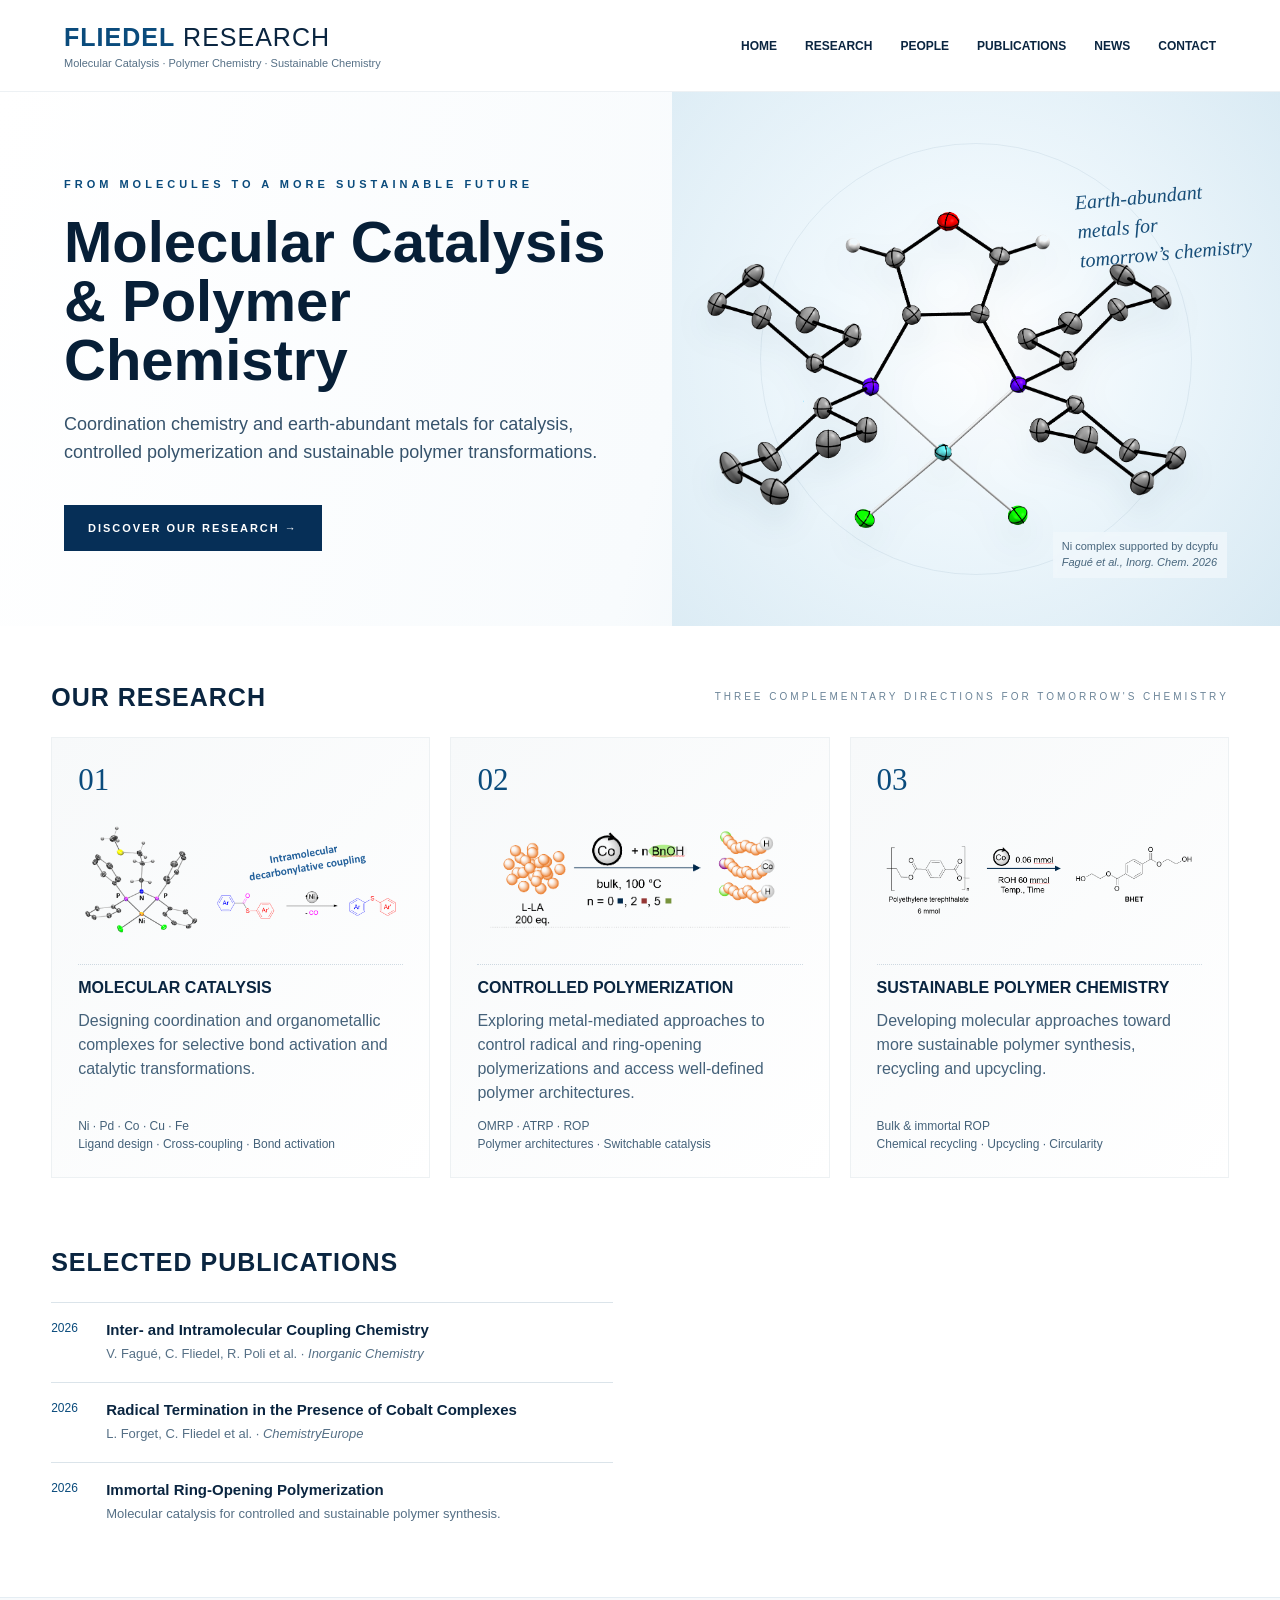
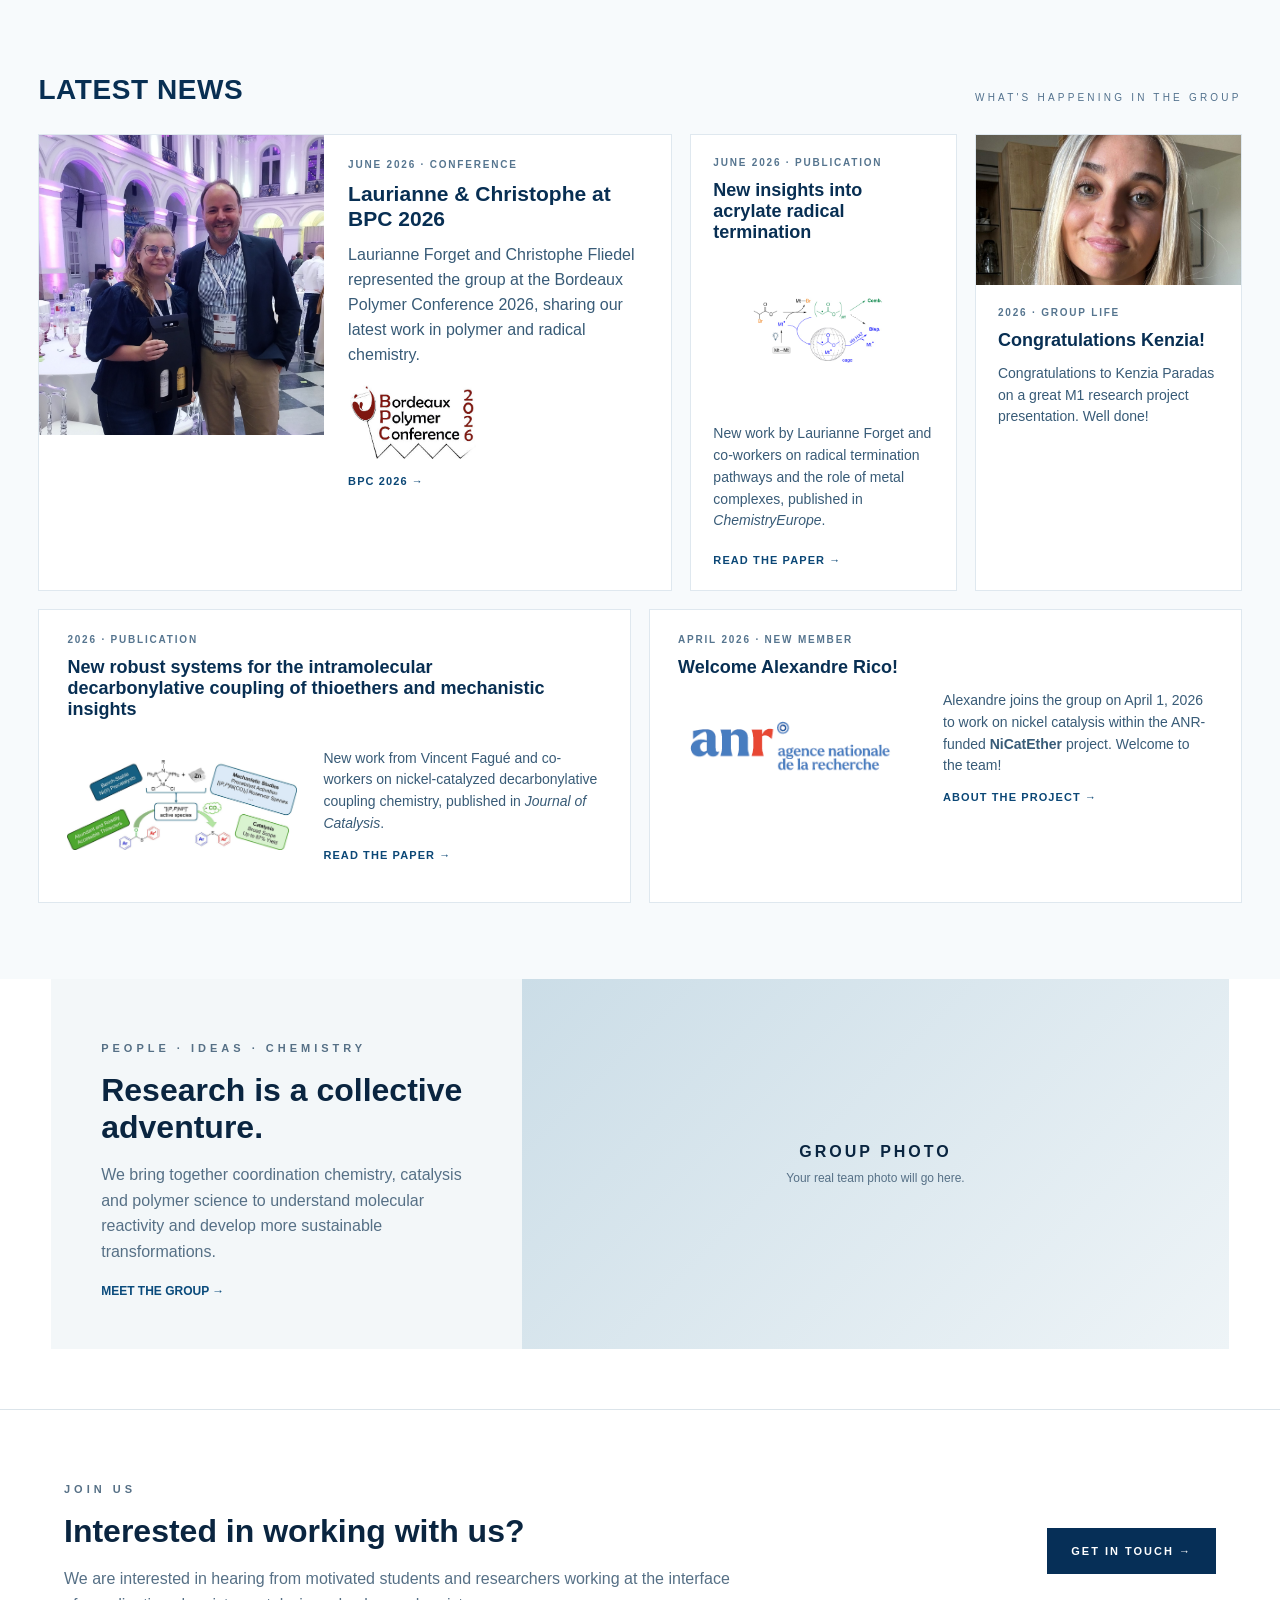
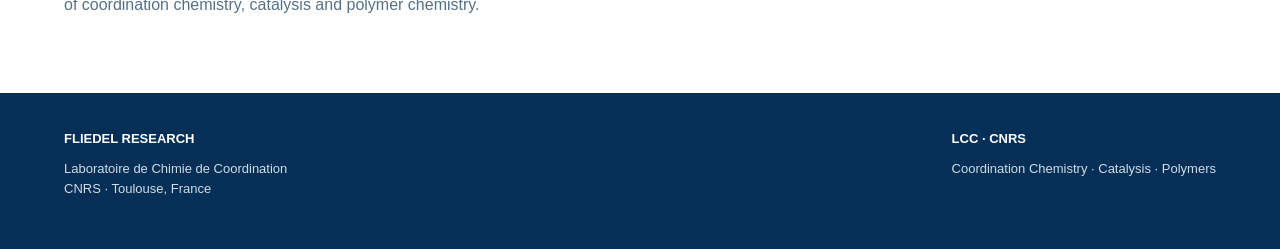
==== commit 72052981: "Finalize homepage layout" ====
--- a/index.html
+++ b/index.html
@@ -4,7 +4,7 @@
 <meta charset="utf-8"><meta name="viewport" content="width=device-width,initial-scale=1">
 <title>Fliedel Research | Molecular Catalysis & Polymer Chemistry</title>
 <meta name="description" content="Fliedel Research at the Laboratoire de Chimie de Coordination, CNRS Toulouse: molecular catalysis, controlled polymerization and sustainable polymer chemistry.">
-<link rel="stylesheet" href="style.css?v=3.3">
+<link rel="stylesheet" href="style.css?v=4.0">
 </head>
 <body>
 <header class="top"><a class="brand" href="#home"><strong>FLIEDEL</strong> RESEARCH<span>Molecular Catalysis · Polymer Chemistry · Sustainable Chemistry</span></a><nav><a href="#home">HOME</a><a href="#research">RESEARCH</a><a href="#people">PEOPLE</a><a href="#publications">PUBLICATIONS</a><a href="#news">NEWS</a><a href="#contact">CONTACT</a></nav></header>
@@ -15,11 +15,13 @@
 <article class="research-card"><b class="num">02</b><div class="card-visual polymer"><img src="assets/research-polymerization.png" alt="Cobalt-mediated ring-opening polymerization of lactide"></div><h3>CONTROLLED POLYMERIZATION</h3><p>Exploring metal-mediated approaches to control radical and ring-opening polymerizations and access well-defined polymer architectures.</p><small>OMRP · ATRP · ROP<br>Polymer architectures · Switchable catalysis</small></article>
 <article class="research-card"><b class="num">03</b><div class="card-visual sustainable"><img src="assets/research-sustainable.png" alt="Chemical depolymerization of PET to BHET"></div><h3>SUSTAINABLE POLYMER CHEMISTRY</h3><p>Developing molecular approaches toward more sustainable polymer synthesis, recycling and upcycling.</p><small>Bulk &amp; immortal ROP<br>Chemical recycling · Upcycling · Circularity</small></article>
 </div></section>
+
+
+
+
 <section class="split">
 <div id="publications"><div class="section-head"><h2>SELECTED PUBLICATIONS</h2></div><div class="pubs"><article><span>2026</span><h3>Inter- and Intramolecular Coupling Chemistry</h3><p>V. Fagué, C. Fliedel, R. Poli et al. · <i>Inorganic Chemistry</i></p></article><article><span>2026</span><h3>Radical Termination in the Presence of Cobalt Complexes</h3><p>L. Forget, C. Fliedel et al. · <i>ChemistryEurope</i></p></article><article><span>2026</span><h3>Immortal Ring-Opening Polymerization</h3><p>Molecular catalysis for controlled and sustainable polymer synthesis.</p></article></div></div>
 </section>
-<section id="people" class="people"><div><p class="eyebrow">PEOPLE · IDEAS · CHEMISTRY</p><h2>Research is a collective adventure.</h2><p>We bring together coordination chemistry, catalysis and polymer science to understand molecular reactivity and develop more sustainable transformations.</p><a class="textlink" href="#contact">MEET THE GROUP →</a></div><div class="people-placeholder"><strong>GROUP PHOTO</strong><span>Your real team photo will go here.</span></div></section>
-<section id="contact" class="join"><div><p class="eyebrow">JOIN US</p><h2>Interested in working with us?</h2><p>We are interested in hearing from motivated students and researchers working at the interface of coordination chemistry, catalysis and polymer chemistry.</p></div><a class="button" href="mailto:christophe.fliedel@lcc-toulouse.fr">GET IN TOUCH →</a></section>
 <section id="news" class="news-section">
   <div class="section-head">
     <h2>LATEST NEWS</h2>
@@ -45,7 +47,7 @@
           <h3>New insights into acrylate radical termination</h3>
           <img class="graphical-abstract" src="assets/news-laurianne-ce.jpg" alt="Graphical abstract of Laurianne Forget's ChemistryEurope publication">
           <p>New work by Laurianne Forget and co-workers on radical termination pathways and the role of metal complexes, published in <em>ChemistryEurope</em>.</p>
-          <a href="https://chemistry-europe.onlinelibrary.wiley.com/doi/10.1002/ceur.70318" target="_blank" rel="noopener">READ THE PAPER →</a>
+          <a href="https://doi.org/10.1002/ceur.70318" target="_blank" rel="noopener">READ THE PAPER →</a>
         </div>
       </article>
 
@@ -77,7 +79,7 @@
       <div class="news-meta">APRIL 2026 · NEW MEMBER</div>
       <h3>Welcome Alexandre Rico!</h3>
       <div class="news-horizontal-content alexandre-content">
-        <img class="news-logo anr-logo" src="assets/logo-anr.png" alt="Agence nationale de la recherche logo">
+        <img class="news-logo anr-logo" src="assets/logo-anr-final.png" alt="Agence nationale de la recherche logo">
         <div>
           <p>Alexandre joins the group on April 1, 2026 to work on nickel catalysis within the ANR-funded <strong>NiCatEther</strong> project. Welcome to the team!</p>
           <a href="https://anr.fr/Projet-ANR-22-CE07-0029" target="_blank" rel="noopener">ABOUT THE PROJECT →</a>
@@ -86,6 +88,8 @@
     </article>
   </div>
 </section>
+<section id="people" class="people"><div><p class="eyebrow">PEOPLE · IDEAS · CHEMISTRY</p><h2>Research is a collective adventure.</h2><p>We bring together coordination chemistry, catalysis and polymer science to understand molecular reactivity and develop more sustainable transformations.</p><a class="textlink" href="#contact">MEET THE GROUP →</a></div><div class="people-placeholder"><strong>GROUP PHOTO</strong><span>Your real team photo will go here.</span></div></section>
+<section id="contact" class="join"><div><p class="eyebrow">JOIN US</p><h2>Interested in working with us?</h2><p>We are interested in hearing from motivated students and researchers working at the interface of coordination chemistry, catalysis and polymer chemistry.</p></div><a class="button" href="mailto:christophe.fliedel@lcc-toulouse.fr">GET IN TOUCH →</a></section>
 </main>
 <footer><div><strong>FLIEDEL RESEARCH</strong><p>Laboratoire de Chimie de Coordination<br>CNRS · Toulouse, France</p></div><div><strong>LCC · CNRS</strong><p>Coordination Chemistry · Catalysis · Polymers</p></div></footer>
 </body></html>
--- a/style.css
+++ b/style.css
@@ -536,3 +536,76 @@
     max-height:420px!important;
   }
 }
+
+
+/* ============================================================
+   V4.0 — homepage final online order & Latest News lock
+   Selected Publications → Latest News → People → Join Us
+   ============================================================ */
+
+/* Slightly larger ChemistryEurope graphical abstract */
+.news-side .publication-card .graphical-abstract{
+  height:154px!important;
+  max-height:154px!important;
+  width:100%!important;
+  object-fit:contain!important;
+  margin:10px 0 14px!important;
+}
+
+/* Final ANR logo: single horizontal mark, generously sized and clean */
+.alexandre-content{
+  grid-template-columns:235px 1fr!important;
+  gap:30px!important;
+}
+.anr-logo{
+  width:225px!important;
+  max-width:100%!important;
+  height:auto!important;
+  max-height:82px!important;
+  object-fit:contain!important;
+  margin:auto!important;
+}
+
+/* Keep the BPC feature visually on the same scale as the other top-row news cards */
+.news-main{
+  min-height:300px!important;
+}
+.news-main>img{
+  min-height:300px!important;
+  max-height:300px!important;
+  object-fit:cover!important;
+}
+
+/* A little air between the principal homepage sections */
+.split + .news-section{
+  margin-top:0!important;
+}
+.news-section + .people{
+  margin-top:0!important;
+}
+
+/* Keep browser-injected images/SVGs from occupying space inside outbound news links.
+   (The page itself contains no Click & Read badge.) */
+.news-section a > img,
+.news-section a > svg,
+.news-section a .clickandread,
+.news-section a [class*="click-read"],
+.news-section a [class*="clickandread"]{
+  display:none!important;
+  width:0!important;
+  height:0!important;
+  margin:0!important;
+}
+
+/* Mobile continuity */
+@media(max-width:900px){
+  .alexandre-content{
+    grid-template-columns:1fr!important;
+  }
+  .anr-logo{
+    margin:0!important;
+  }
+  .news-main>img{
+    max-height:420px!important;
+  }
+}
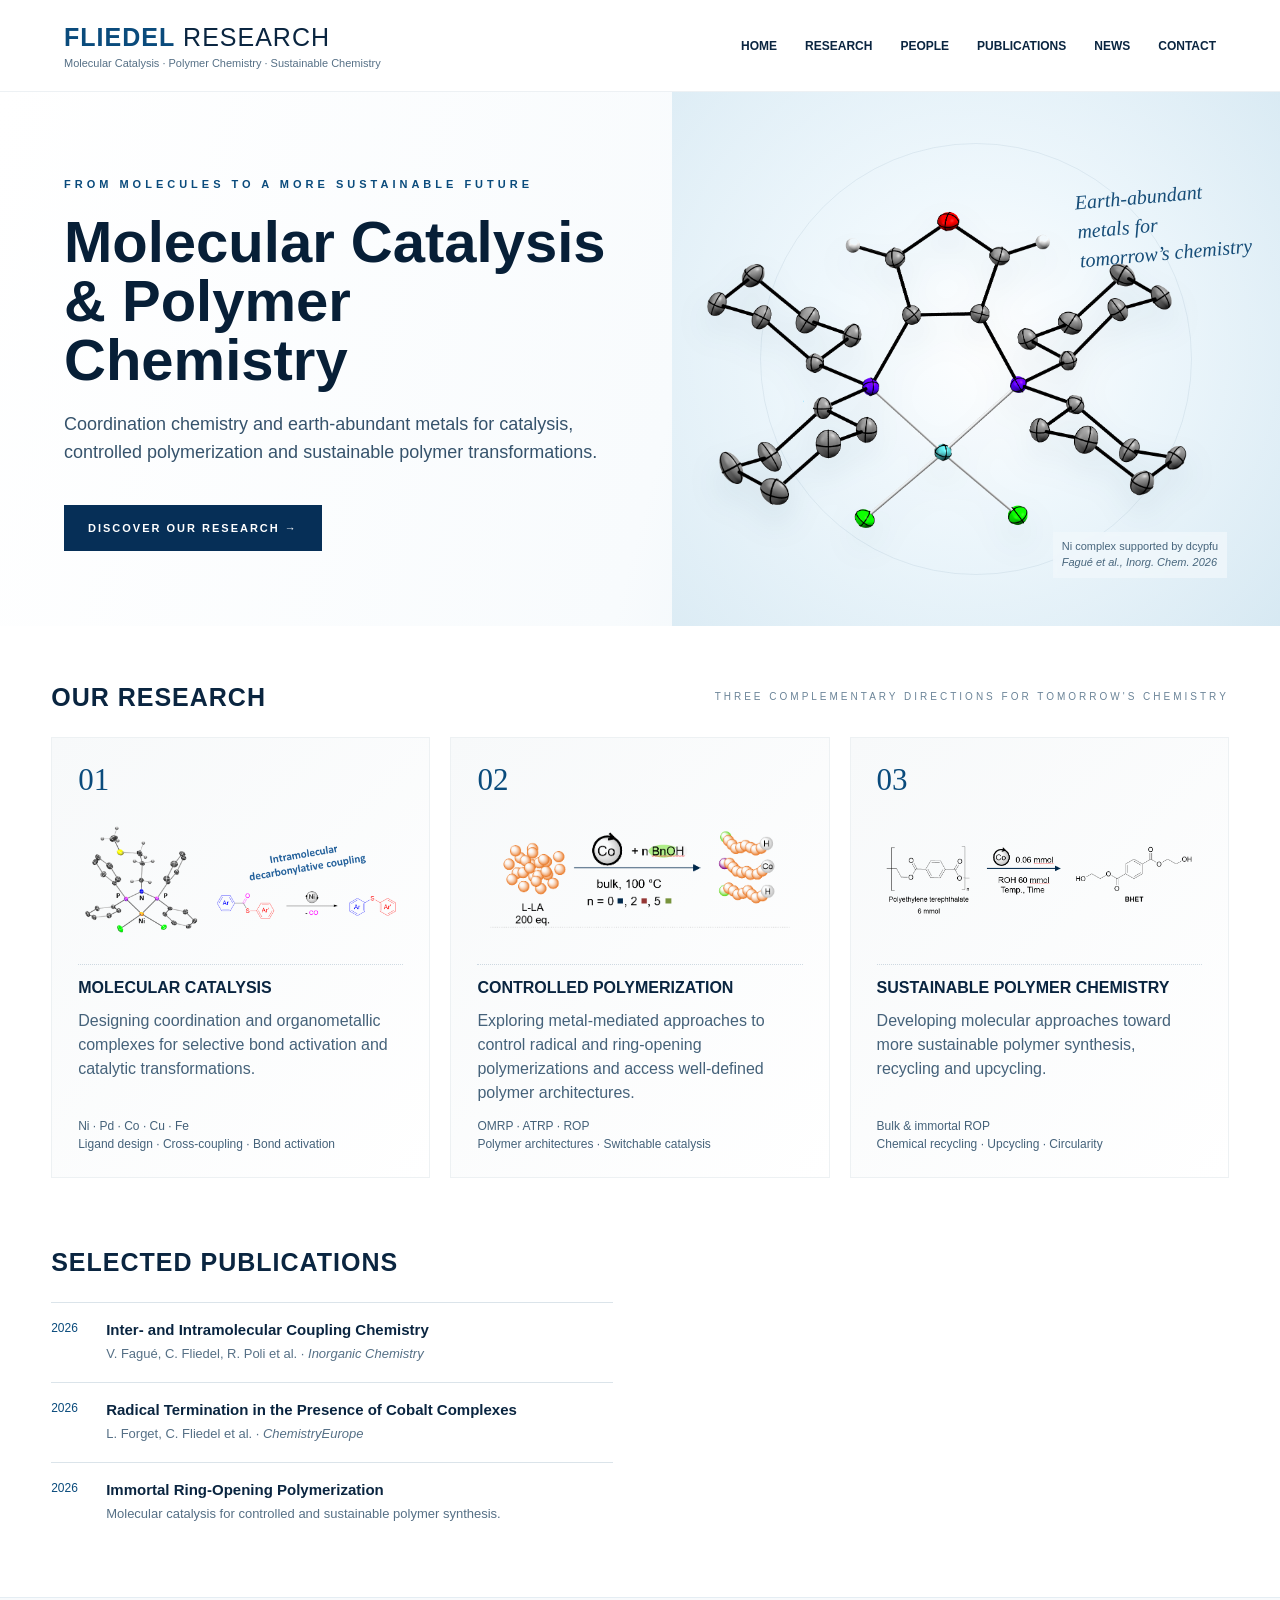
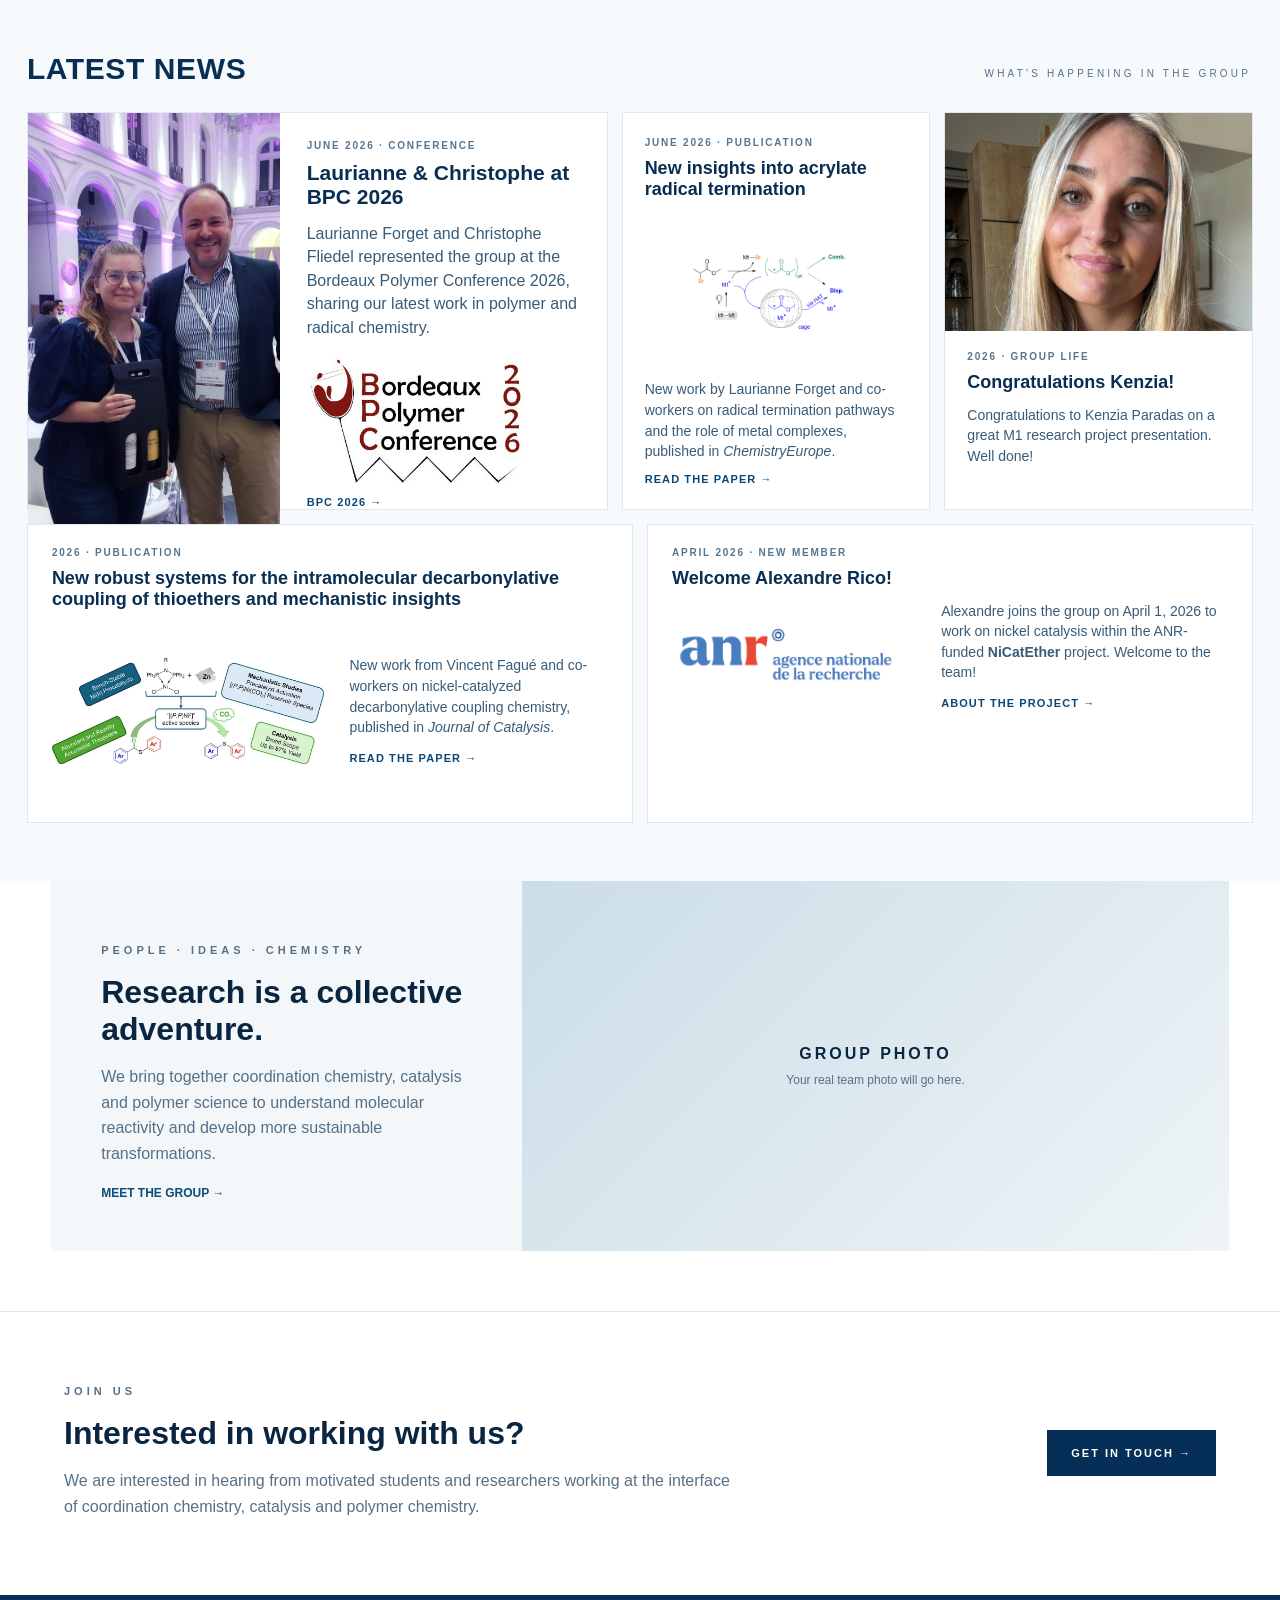
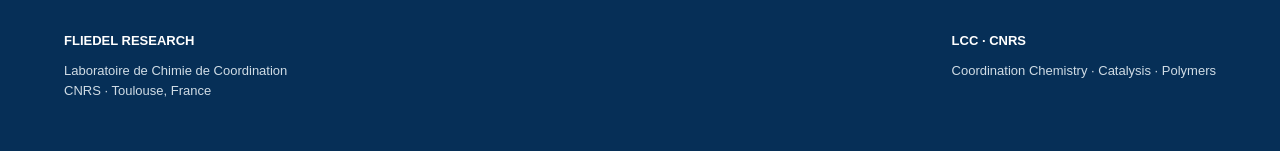
==== commit 7c6317cb: "Final layout et finalized Latest News" ====
--- a/index.html
+++ b/index.html
@@ -4,7 +4,7 @@
 <meta charset="utf-8"><meta name="viewport" content="width=device-width,initial-scale=1">
 <title>Fliedel Research | Molecular Catalysis & Polymer Chemistry</title>
 <meta name="description" content="Fliedel Research at the Laboratoire de Chimie de Coordination, CNRS Toulouse: molecular catalysis, controlled polymerization and sustainable polymer chemistry.">
-<link rel="stylesheet" href="style.css?v=4.0">
+<link rel="stylesheet" href="style.css?v=4.1">
 </head>
 <body>
 <header class="top"><a class="brand" href="#home"><strong>FLIEDEL</strong> RESEARCH<span>Molecular Catalysis · Polymer Chemistry · Sustainable Chemistry</span></a><nav><a href="#home">HOME</a><a href="#research">RESEARCH</a><a href="#people">PEOPLE</a><a href="#publications">PUBLICATIONS</a><a href="#news">NEWS</a><a href="#contact">CONTACT</a></nav></header>
--- a/style.css
+++ b/style.css
@@ -609,3 +609,235 @@
     max-height:420px!important;
   }
 }
+
+
+/* ============================================================
+   V4.1 — FINAL LOCKED LATEST NEWS
+   Reproduces the previously approved Latest News layout.
+   ============================================================ */
+
+.news-section{
+  padding:54px 2.1% 58px!important;
+  background:#f7fafc!important;
+  border-top:1px solid #e5edf3!important;
+}
+
+.news-section .section-head{
+  display:flex!important;
+  align-items:flex-end!important;
+  justify-content:space-between!important;
+  margin-bottom:26px!important;
+}
+.news-section .section-head h2{
+  margin:0!important;
+  font-size:30px!important;
+}
+.news-section .section-head p{
+  margin:0 2px 4px 0!important;
+}
+
+/* TOP ROW: 47% BPC / 53% split between publication + Kenzia */
+.news-featured{
+  display:grid!important;
+  grid-template-columns:1.03fr 1.12fr!important;
+  gap:14px!important;
+  align-items:stretch!important;
+}
+
+.news-main,
+.news-card,
+.news-strip article{
+  background:#fff!important;
+  border:1px solid #dfe8ef!important;
+  box-sizing:border-box!important;
+}
+
+/* BPC card: compact photo on left, text on right */
+.news-main{
+  display:grid!important;
+  grid-template-columns:43.5% 56.5%!important;
+  min-height:398px!important;
+  height:398px!important;
+}
+.news-main>img{
+  width:100%!important;
+  height:100%!important;
+  min-height:0!important;
+  max-height:none!important;
+  object-fit:cover!important;
+  object-position:center 42%!important;
+}
+.news-main .news-body{
+  padding:27px 27px 22px!important;
+  display:flex!important;
+  flex-direction:column!important;
+  align-items:flex-start!important;
+}
+.news-main .news-body p{
+  margin-bottom:12px!important;
+}
+.bpc-logo{
+  width:222px!important;
+  height:auto!important;
+  max-height:126px!important;
+  margin:6px 0 13px!important;
+  object-fit:contain!important;
+}
+.news-main .news-body>a{
+  margin-top:auto!important;
+}
+
+/* Right half of top row: exactly two equal cards */
+.news-side{
+  display:grid!important;
+  grid-template-columns:1fr 1fr!important;
+  gap:14px!important;
+  min-width:0!important;
+}
+.news-side .news-card{
+  height:398px!important;
+  min-width:0!important;
+  overflow:hidden!important;
+}
+.news-side .news-body{
+  padding:24px 22px!important;
+}
+.news-side .publication-card .news-body{
+  display:flex!important;
+  flex-direction:column!important;
+  height:100%!important;
+  box-sizing:border-box!important;
+}
+.news-side .publication-card .graphical-abstract{
+  width:100%!important;
+  height:176px!important;
+  max-height:176px!important;
+  object-fit:contain!important;
+  margin:7px 0 9px!important;
+  background:#fff!important;
+}
+.news-side .publication-card p{
+  margin:0 0 11px!important;
+}
+.news-side .publication-card a{
+  margin-top:auto!important;
+}
+
+/* Kenzia card */
+.news-side .photo-card>img{
+  width:100%!important;
+  height:218px!important;
+  object-fit:cover!important;
+  object-position:center 38%!important;
+}
+.news-side .photo-card .news-body{
+  padding:20px 22px!important;
+}
+
+/* BOTTOM ROW: Vincent / Alexandre 50:50 */
+.news-strip{
+  display:grid!important;
+  grid-template-columns:1fr 1fr!important;
+  gap:14px!important;
+  margin-top:14px!important;
+}
+.news-strip article{
+  padding:22px 24px!important;
+  min-height:276px!important;
+}
+.news-strip h3{
+  margin-bottom:12px!important;
+}
+
+/* Vincent */
+.news-horizontal-content{
+  display:grid!important;
+  grid-template-columns:49% 1fr!important;
+  gap:25px!important;
+  align-items:center!important;
+}
+.vincent-abstract{
+  width:100%!important;
+  height:178px!important;
+  max-height:178px!important;
+  object-fit:contain!important;
+  margin:0!important;
+}
+.vincent-news h3{
+  max-width:94%!important;
+}
+
+/* Alexandre / ANR */
+.alexandre-content{
+  grid-template-columns:43% 1fr!important;
+  gap:30px!important;
+  align-items:center!important;
+}
+.anr-logo{
+  display:block!important;
+  width:285px!important;
+  max-width:100%!important;
+  height:auto!important;
+  max-height:105px!important;
+  object-fit:contain!important;
+  margin:0 auto!important;
+}
+
+/* Typography rhythm */
+.news-meta{
+  margin-bottom:10px!important;
+}
+.news-section h3{
+  line-height:1.16!important;
+}
+.news-section p{
+  line-height:1.47!important;
+}
+
+/* Suppress publisher/browser-injected Click & Read badges around the paper link. */
+.publication-card a[href*="doi.org"] + img,
+.publication-card a[href*="doi.org"] ~ img,
+.publication-card a[href*="doi.org"] + span,
+.publication-card a[href*="doi.org"] ~ span[class*="click"],
+.publication-card img[src*="click"],
+.publication-card img[alt*="Click"],
+.publication-card img[alt*="Read"],
+.publication-card [class*="clickandread"],
+.publication-card [class*="click-read"],
+.publication-card [id*="clickandread"]{
+  display:none!important;
+  width:0!important;
+  height:0!important;
+  margin:0!important;
+  padding:0!important;
+}
+
+/* Mobile */
+@media(max-width:900px){
+  .news-section{padding:42px 5%!important}
+  .news-section .section-head{display:block!important}
+  .news-section .section-head p{margin-top:8px!important}
+  .news-featured,
+  .news-main,
+  .news-side,
+  .news-strip,
+  .news-horizontal-content,
+  .alexandre-content{
+    grid-template-columns:1fr!important;
+  }
+  .news-main,
+  .news-side .news-card{
+    height:auto!important;
+    min-height:0!important;
+  }
+  .news-main>img{
+    height:340px!important;
+  }
+  .news-side .photo-card>img{
+    height:300px!important;
+  }
+  .anr-logo{
+    width:240px!important;
+    margin:0!important;
+  }
+}
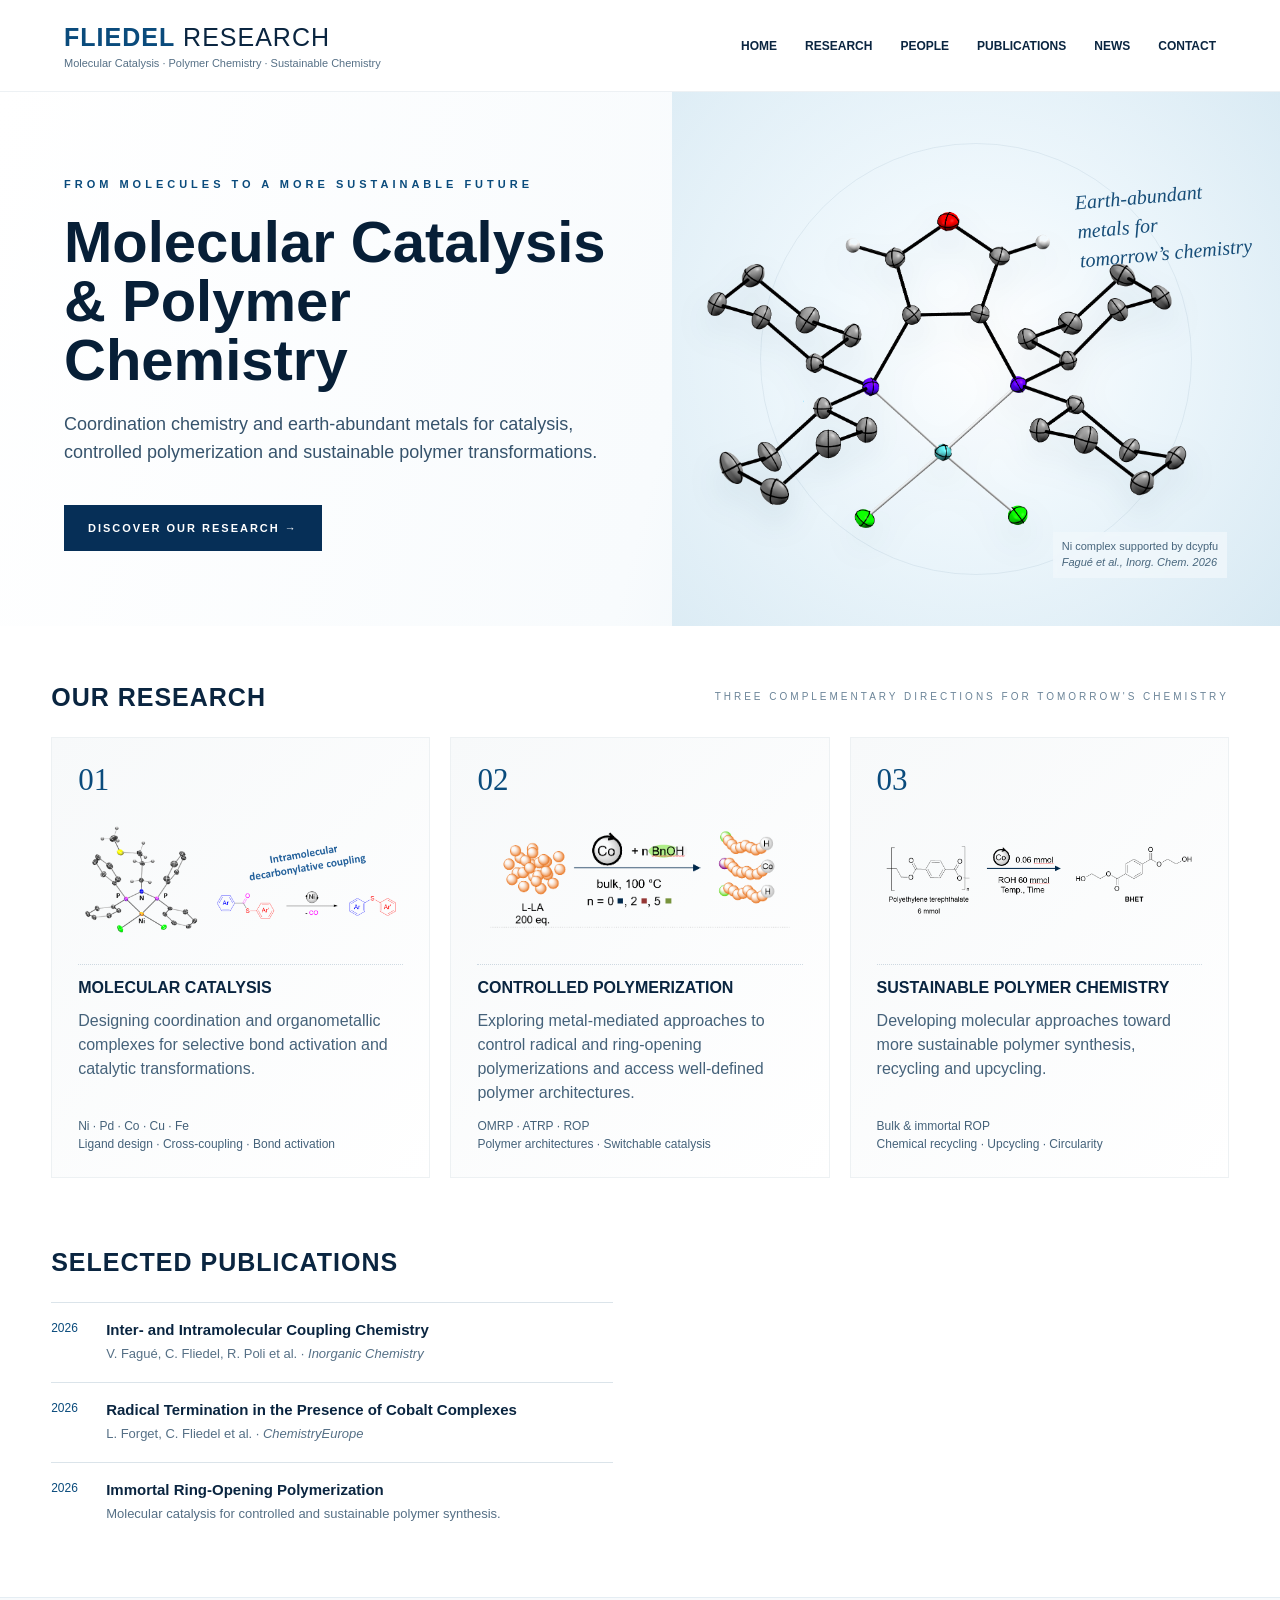
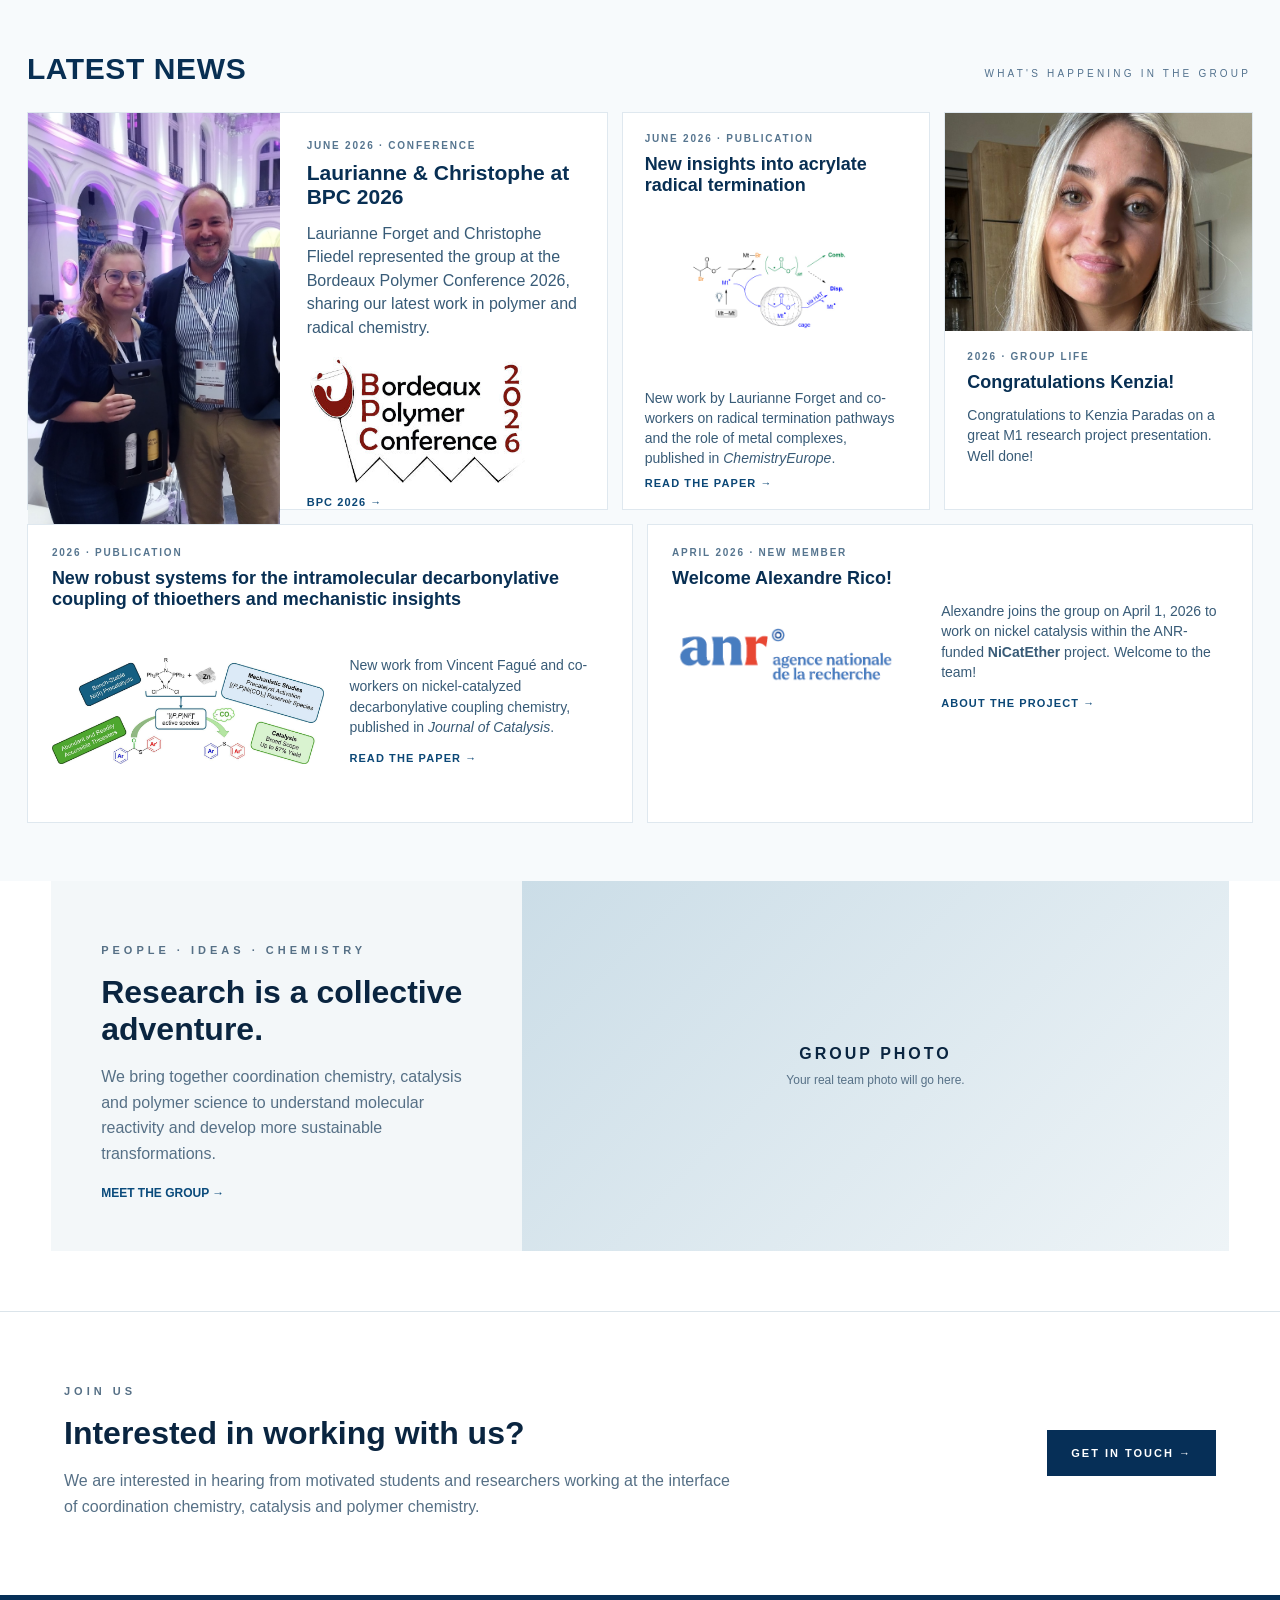
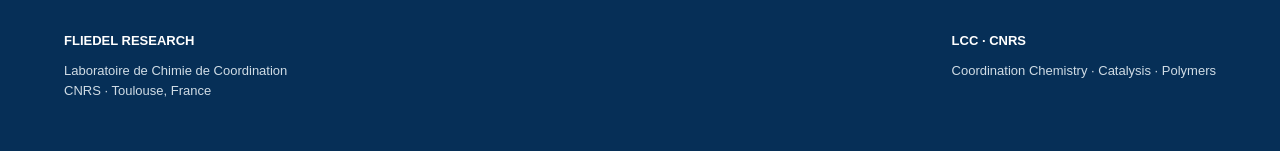
==== commit ac96980d: "Final layout et finalized Latest News v2" ====
--- a/index.html
+++ b/index.html
@@ -4,7 +4,7 @@
 <meta charset="utf-8"><meta name="viewport" content="width=device-width,initial-scale=1">
 <title>Fliedel Research | Molecular Catalysis & Polymer Chemistry</title>
 <meta name="description" content="Fliedel Research at the Laboratoire de Chimie de Coordination, CNRS Toulouse: molecular catalysis, controlled polymerization and sustainable polymer chemistry.">
-<link rel="stylesheet" href="style.css?v=4.1">
+<link rel="stylesheet" href="style.css?v=4.2">
 </head>
 <body>
 <header class="top"><a class="brand" href="#home"><strong>FLIEDEL</strong> RESEARCH<span>Molecular Catalysis · Polymer Chemistry · Sustainable Chemistry</span></a><nav><a href="#home">HOME</a><a href="#research">RESEARCH</a><a href="#people">PEOPLE</a><a href="#publications">PUBLICATIONS</a><a href="#news">NEWS</a><a href="#contact">CONTACT</a></nav></header>
--- a/style.css
+++ b/style.css
@@ -841,3 +841,63 @@
     margin:0!important;
   }
 }
+
+
+/* ============================================================
+   V4.2 — FINAL Latest News match to approved screenshot
+   ============================================================ */
+
+/* Laurianne card: make the graphical abstract visually larger */
+.news-side .publication-card .graphical-abstract{
+  height:208px!important;
+  max-height:208px!important;
+  width:100%!important;
+  object-fit:contain!important;
+  margin:4px 0 6px!important;
+}
+
+/* Slightly tighten the surrounding text so the enlarged abstract fits cleanly */
+.news-side .publication-card .news-body{
+  padding:20px 22px!important;
+}
+.news-side .publication-card h3{
+  margin-bottom:4px!important;
+}
+.news-side .publication-card p{
+  margin-top:2px!important;
+  margin-bottom:8px!important;
+  line-height:1.42!important;
+}
+
+/* Suppress the green Click & Read badge injected by the browser extension.
+   The site itself contains no CR asset or markup. */
+.news-side .publication-card a[href*="doi.org"] ~ *,
+.news-side .publication-card a[href*="chemistry-europe"] ~ *,
+.news-side .publication-card a[href*="wiley"] ~ *{
+  /* intentionally not global; specific elements below are hidden */
+}
+
+.news-side .publication-card img[src*="click"],
+.news-side .publication-card img[src*="read"],
+.news-side .publication-card img[alt*="Click"],
+.news-side .publication-card img[alt*="Read"],
+.news-side .publication-card [class*="clickandread"],
+.news-side .publication-card [class*="click-read"],
+.news-side .publication-card [class*="click_read"],
+.news-side .publication-card [id*="clickandread"],
+.news-side .publication-card [id*="click-read"],
+.news-side .publication-card span[style*="background"][style*="green"],
+.news-side .publication-card span[style*="background-color"][style*="green"]{
+  display:none!important;
+  width:0!important;
+  height:0!important;
+  margin:0!important;
+  padding:0!important;
+  overflow:hidden!important;
+}
+
+/* Keep the outbound paper link itself clean */
+.news-side .publication-card a{
+  display:inline-block!important;
+  width:auto!important;
+}
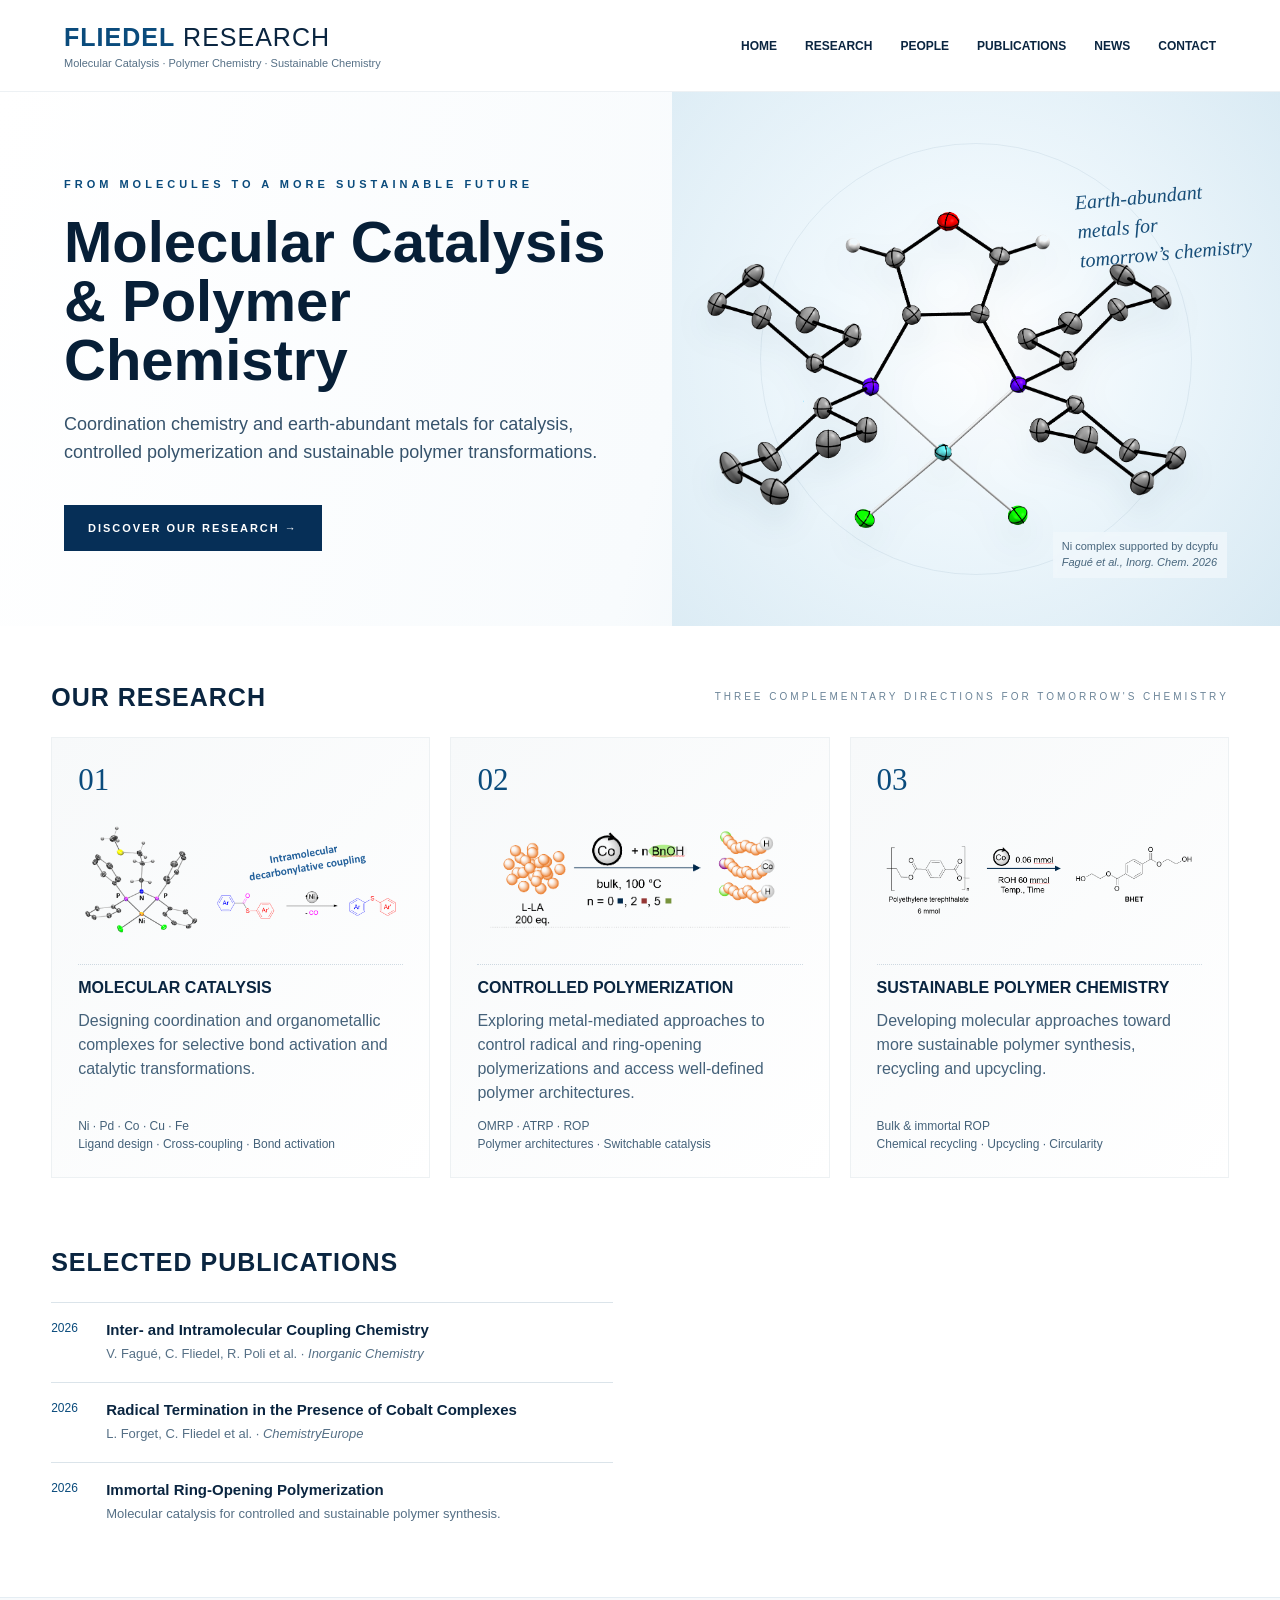
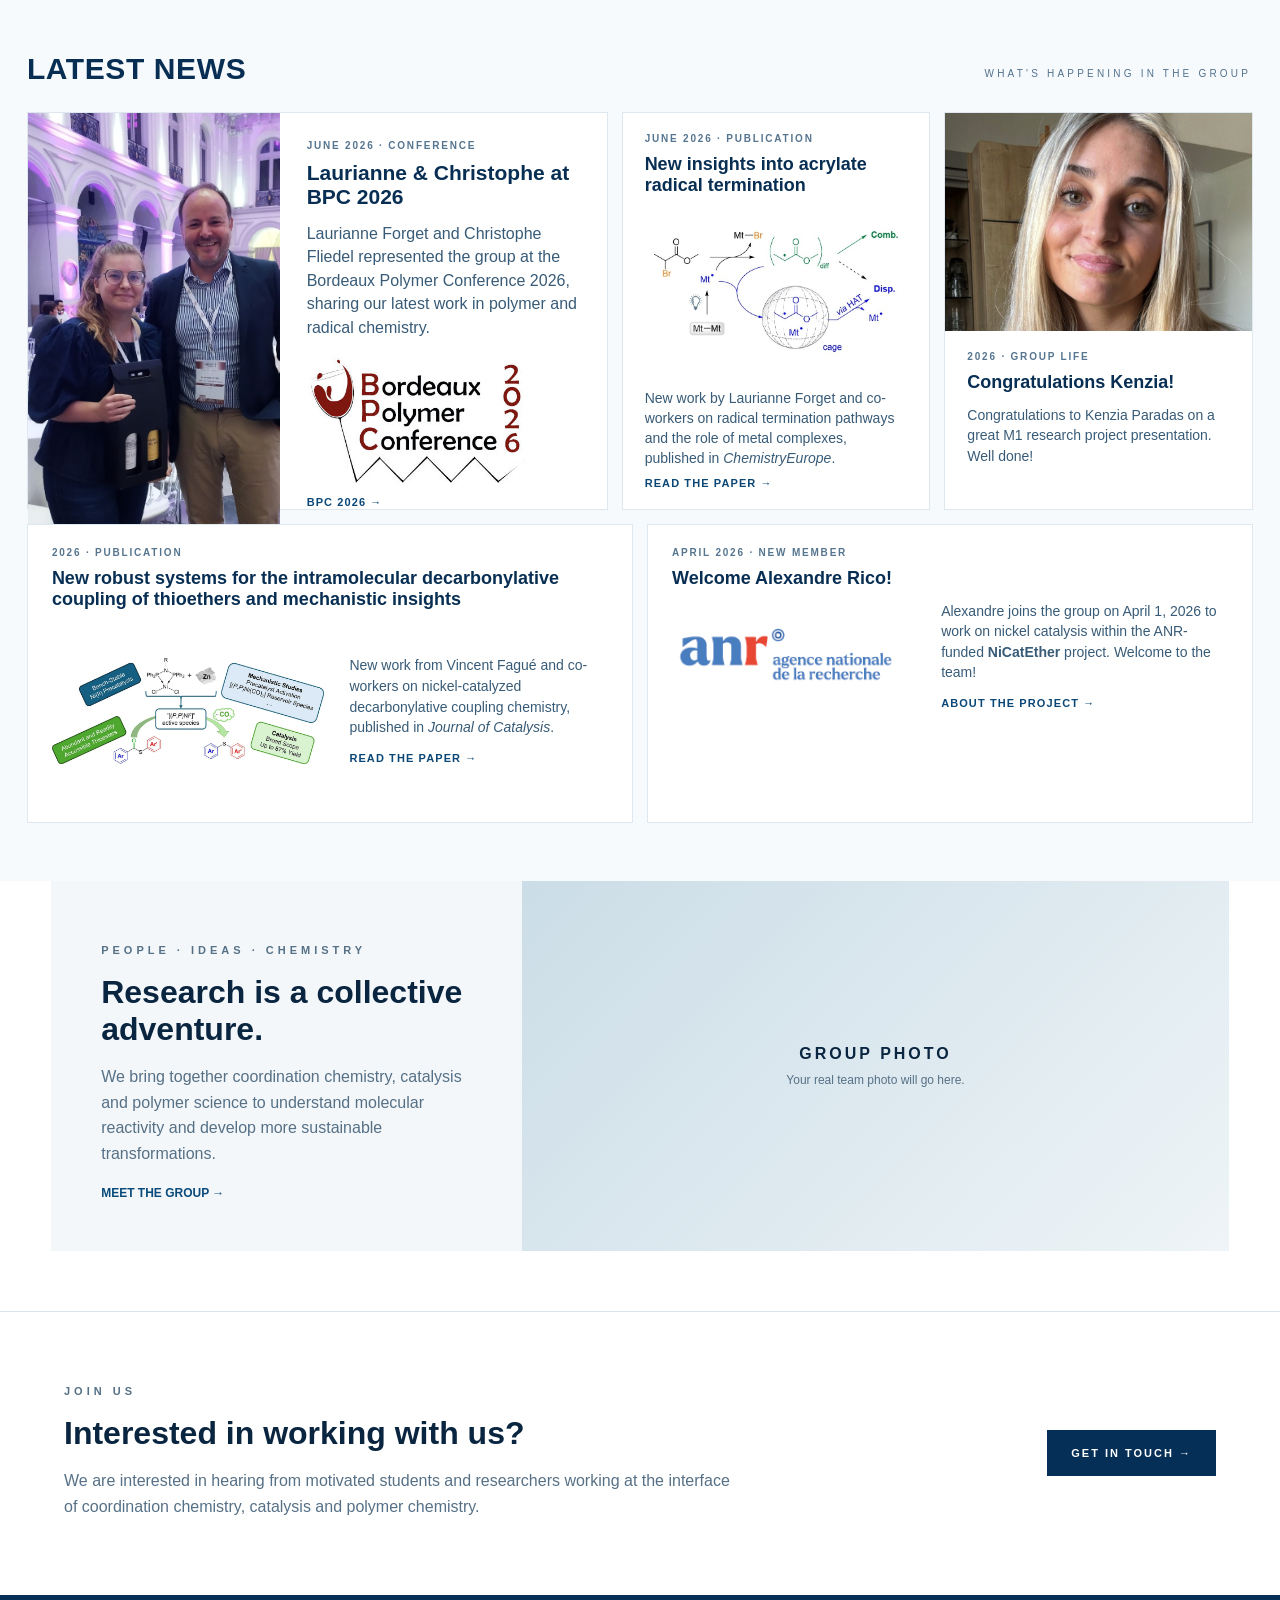
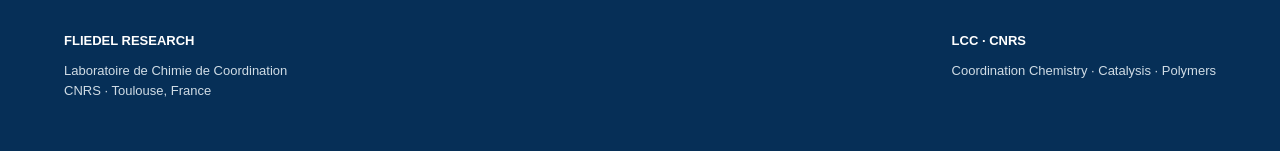
==== commit 39d39da3: "V4.3" ====
--- a/index.html
+++ b/index.html
@@ -4,7 +4,7 @@
 <meta charset="utf-8"><meta name="viewport" content="width=device-width,initial-scale=1">
 <title>Fliedel Research | Molecular Catalysis & Polymer Chemistry</title>
 <meta name="description" content="Fliedel Research at the Laboratoire de Chimie de Coordination, CNRS Toulouse: molecular catalysis, controlled polymerization and sustainable polymer chemistry.">
-<link rel="stylesheet" href="style.css?v=4.2">
+<link rel="stylesheet" href="style.css?v=4.3">
 </head>
 <body>
 <header class="top"><a class="brand" href="#home"><strong>FLIEDEL</strong> RESEARCH<span>Molecular Catalysis · Polymer Chemistry · Sustainable Chemistry</span></a><nav><a href="#home">HOME</a><a href="#research">RESEARCH</a><a href="#people">PEOPLE</a><a href="#publications">PUBLICATIONS</a><a href="#news">NEWS</a><a href="#contact">CONTACT</a></nav></header>
@@ -45,7 +45,7 @@
         <div class="news-body">
           <div class="news-meta">JUNE 2026 · PUBLICATION</div>
           <h3>New insights into acrylate radical termination</h3>
-          <img class="graphical-abstract" src="assets/news-laurianne-ce.jpg" alt="Graphical abstract of Laurianne Forget's ChemistryEurope publication">
+          <img class="graphical-abstract" src="assets/news-laurianne-ce-cropped.jpg" alt="Graphical abstract of Laurianne Forget's ChemistryEurope publication">
           <p>New work by Laurianne Forget and co-workers on radical termination pathways and the role of metal complexes, published in <em>ChemistryEurope</em>.</p>
           <a href="https://doi.org/10.1002/ceur.70318" target="_blank" rel="noopener">READ THE PAPER →</a>
         </div>
--- a/style.css
+++ b/style.css
@@ -847,14 +847,7 @@
    V4.2 — FINAL Latest News match to approved screenshot
    ============================================================ */
 
-/* Laurianne card: make the graphical abstract visually larger */
-.news-side .publication-card .graphical-abstract{
-  height:208px!important;
-  max-height:208px!important;
-  width:100%!important;
-  object-fit:contain!important;
-  margin:4px 0 6px!important;
-}
+
 
 /* Slightly tighten the surrounding text so the enlarged abstract fits cleanly */
 .news-side .publication-card .news-body{
@@ -901,3 +894,15 @@
   display:inline-block!important;
   width:auto!important;
 }
+
+
+/* V4.3 — Laurianne graphical abstract: cropped asset + sane sizing */
+.news-side .publication-card .graphical-abstract{
+  display:block!important;
+  width:100%!important;
+  height:205px!important;
+  max-height:205px!important;
+  object-fit:contain!important;
+  object-position:center!important;
+  margin:4px 0 8px!important;
+}
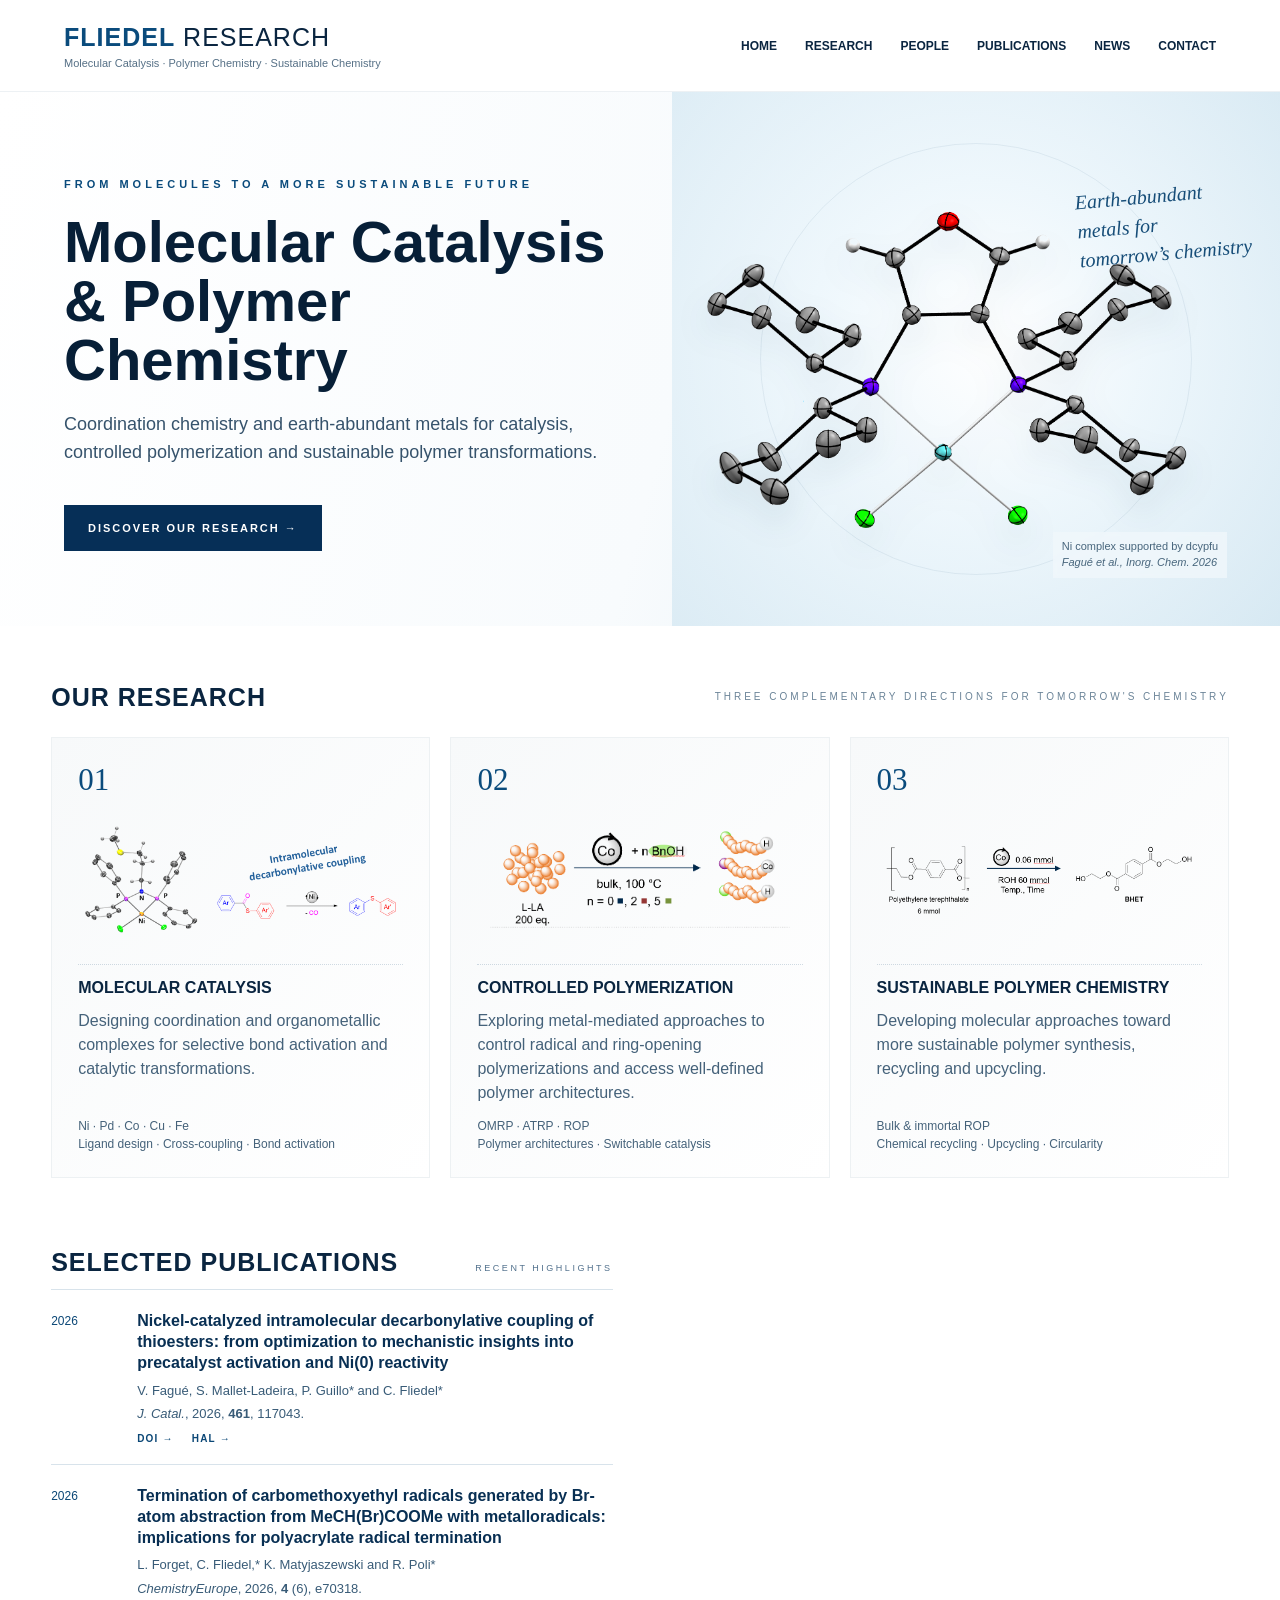
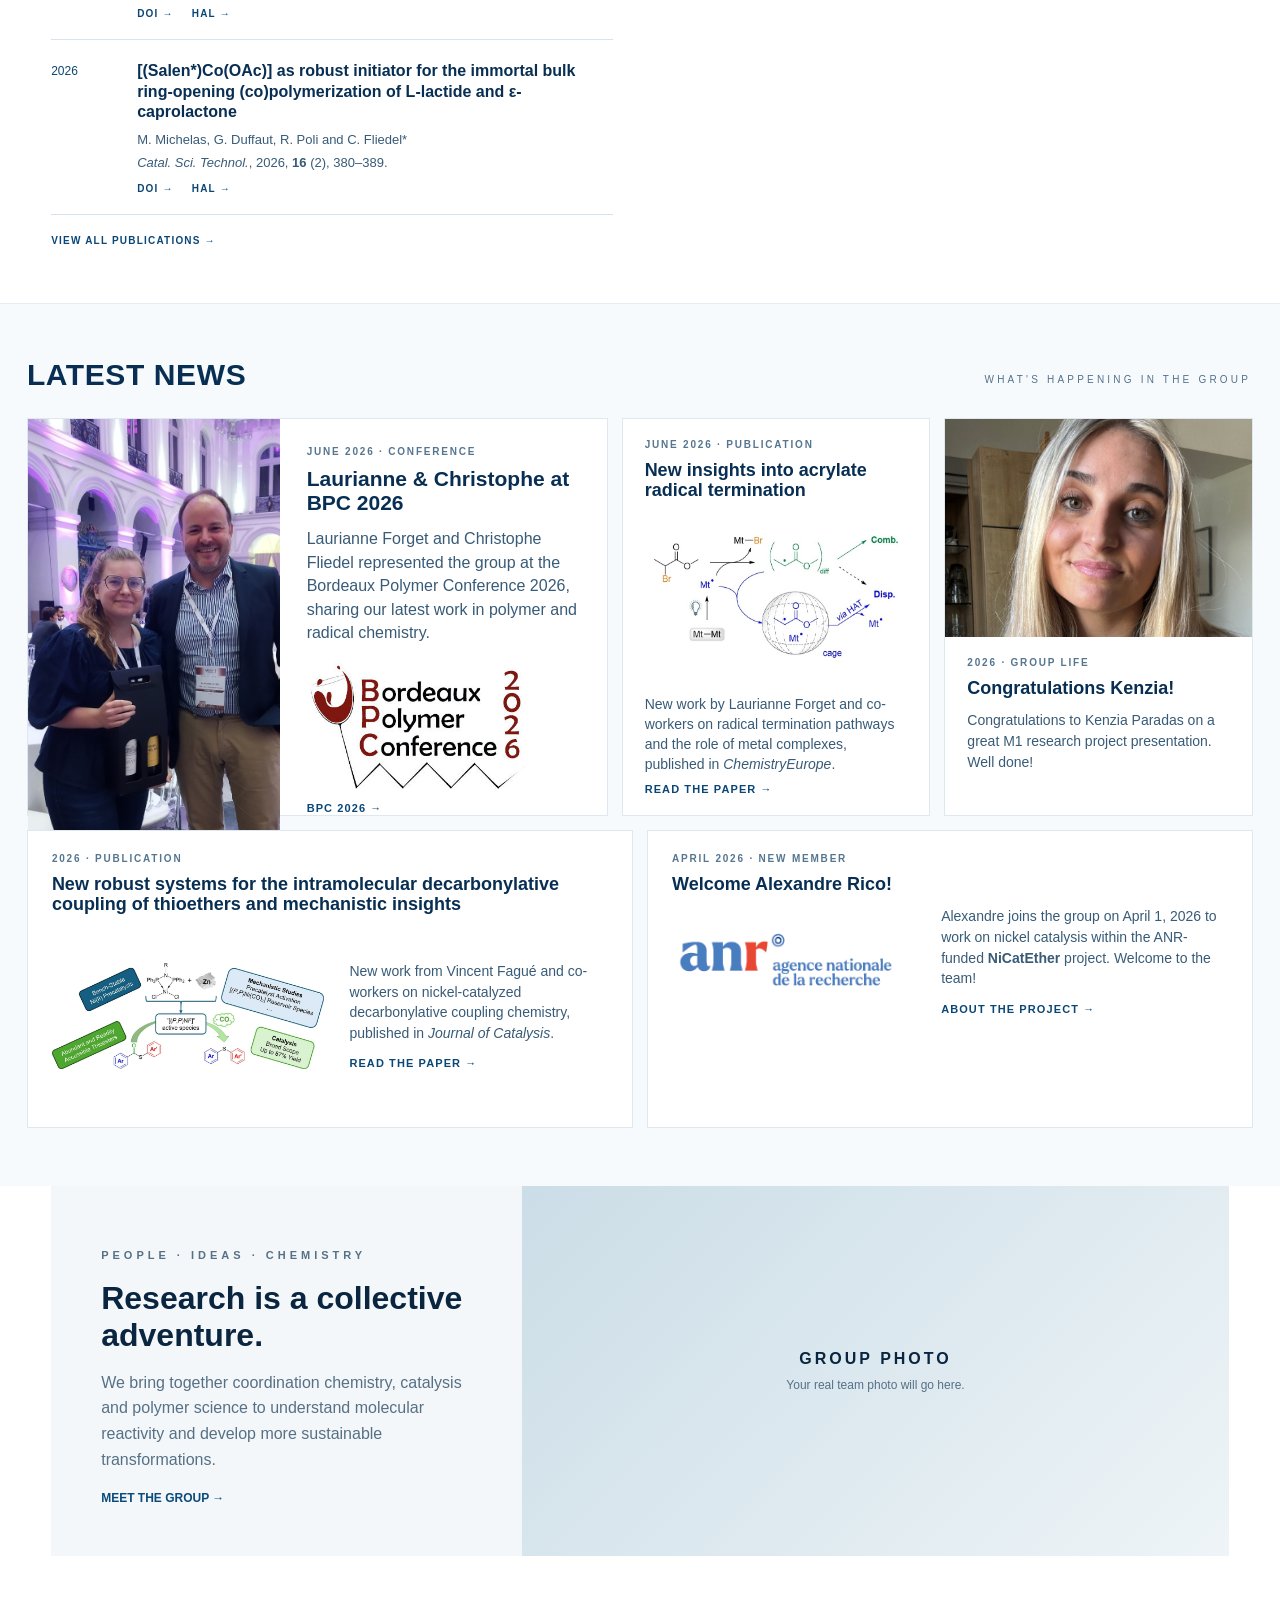
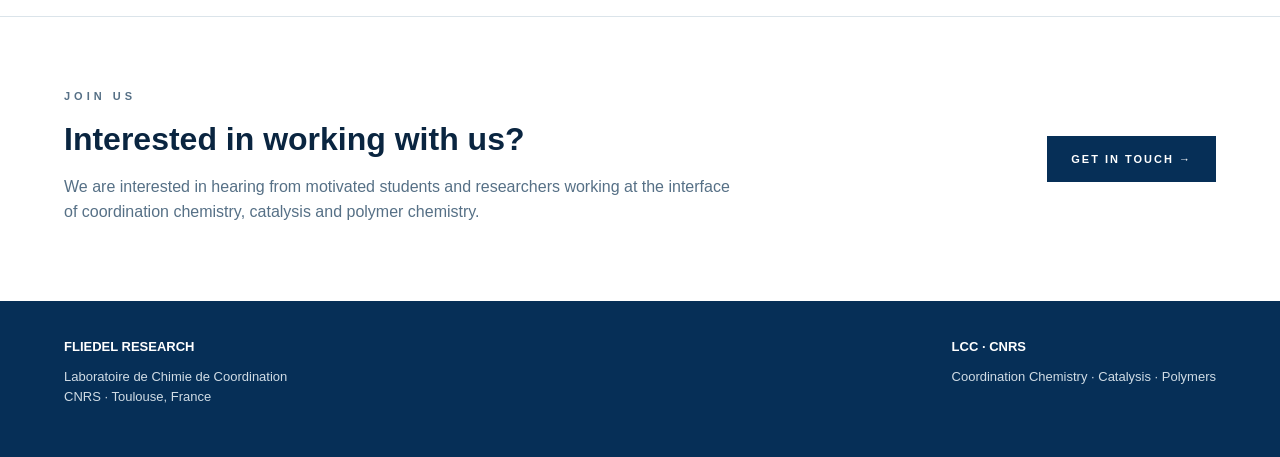
==== commit 82e7f36e: "with selected publications" ====
--- a/index.html
+++ b/index.html
@@ -4,7 +4,7 @@
 <meta charset="utf-8"><meta name="viewport" content="width=device-width,initial-scale=1">
 <title>Fliedel Research | Molecular Catalysis & Polymer Chemistry</title>
 <meta name="description" content="Fliedel Research at the Laboratoire de Chimie de Coordination, CNRS Toulouse: molecular catalysis, controlled polymerization and sustainable polymer chemistry.">
-<link rel="stylesheet" href="style.css?v=4.3">
+<link rel="stylesheet" href="style.css?v=4.4">
 </head>
 <body>
 <header class="top"><a class="brand" href="#home"><strong>FLIEDEL</strong> RESEARCH<span>Molecular Catalysis · Polymer Chemistry · Sustainable Chemistry</span></a><nav><a href="#home">HOME</a><a href="#research">RESEARCH</a><a href="#people">PEOPLE</a><a href="#publications">PUBLICATIONS</a><a href="#news">NEWS</a><a href="#contact">CONTACT</a></nav></header>
@@ -20,7 +20,55 @@
 
 
 <section class="split">
-<div id="publications"><div class="section-head"><h2>SELECTED PUBLICATIONS</h2></div><div class="pubs"><article><span>2026</span><h3>Inter- and Intramolecular Coupling Chemistry</h3><p>V. Fagué, C. Fliedel, R. Poli et al. · <i>Inorganic Chemistry</i></p></article><article><span>2026</span><h3>Radical Termination in the Presence of Cobalt Complexes</h3><p>L. Forget, C. Fliedel et al. · <i>ChemistryEurope</i></p></article><article><span>2026</span><h3>Immortal Ring-Opening Polymerization</h3><p>Molecular catalysis for controlled and sustainable polymer synthesis.</p></article></div></div>
+<div id="publications" class="selected-publications">
+  <div class="section-head publications-head">
+    <h2>SELECTED PUBLICATIONS</h2>
+    <p>RECENT HIGHLIGHTS</p>
+  </div>
+
+  <div class="publication-list">
+    <article class="publication-item">
+      <div class="publication-year">2026</div>
+      <div class="publication-info">
+        <h3>Nickel-catalyzed intramolecular decarbonylative coupling of thioesters: from optimization to mechanistic insights into precatalyst activation and Ni(0) reactivity</h3>
+        <p class="publication-authors">V. Fagué, S. Mallet-Ladeira, P. Guillo* and C. Fliedel*</p>
+        <p class="publication-journal"><em>J. Catal.</em>, 2026, <strong>461</strong>, 117043.</p>
+        <div class="publication-links">
+          <a href="https://doi.org/10.1016/j.jcat.2026.117043" target="_blank" rel="noopener">DOI →</a>
+          <a href="https://hal.science/hal-05682814v1" target="_blank" rel="noopener">HAL →</a>
+        </div>
+      </div>
+    </article>
+
+    <article class="publication-item">
+      <div class="publication-year">2026</div>
+      <div class="publication-info">
+        <h3>Termination of carbomethoxyethyl radicals generated by Br-atom abstraction from MeCH(Br)COOMe with metalloradicals: implications for polyacrylate radical termination</h3>
+        <p class="publication-authors">L. Forget, C. Fliedel,* K. Matyjaszewski and R. Poli*</p>
+        <p class="publication-journal"><em>ChemistryEurope</em>, 2026, <strong>4</strong> (6), e70318.</p>
+        <div class="publication-links">
+          <a href="https://doi.org/10.1002/ceur.70318" target="_blank" rel="noopener">DOI →</a>
+          <a href="https://hal.science/hal-05650056v1" target="_blank" rel="noopener">HAL →</a>
+        </div>
+      </div>
+    </article>
+
+    <article class="publication-item">
+      <div class="publication-year">2026</div>
+      <div class="publication-info">
+        <h3>[(Salen*)Co(OAc)] as robust initiator for the immortal bulk ring-opening (co)polymerization of L-lactide and ε-caprolactone</h3>
+        <p class="publication-authors">M. Michelas, G. Duffaut, R. Poli and C. Fliedel*</p>
+        <p class="publication-journal"><em>Catal. Sci. Technol.</em>, 2026, <strong>16</strong> (2), 380–389.</p>
+        <div class="publication-links">
+          <a href="https://doi.org/10.1039/D5CY01106J" target="_blank" rel="noopener">DOI →</a>
+          <a href="https://hal.science/hal-05483304v1" target="_blank" rel="noopener">HAL →</a>
+        </div>
+      </div>
+    </article>
+  </div>
+
+  <a class="all-publications-link" href="#publications">VIEW ALL PUBLICATIONS →</a>
+</div>
 </section>
 <section id="news" class="news-section">
   <div class="section-head">
--- a/style.css
+++ b/style.css
@@ -906,3 +906,21 @@
   object-position:center!important;
   margin:4px 0 8px!important;
 }
+
+/* V4.4 — Selected Publications */
+.selected-publications{width:100%}
+.publications-head{display:flex;align-items:flex-end;justify-content:space-between;margin-bottom:12px}
+.publications-head p{margin:0 0 4px;color:#52718d;font-size:9px;letter-spacing:.28em}
+.publication-list{border-top:1px solid #d8e3eb}
+.publication-item{display:grid;grid-template-columns:64px 1fr;gap:22px;padding:21px 0 20px;border-bottom:1px solid #d8e3eb}
+.publication-year{padding-top:3px;color:#0b4776;font-size:12px}
+.publication-info h3{margin:0 0 8px;color:#082f53;font-size:16px;line-height:1.3;font-weight:700}
+.publication-authors,.publication-journal{margin:0 0 5px;color:#385b77;font-size:13px;line-height:1.4}
+.publication-links{display:flex;gap:18px;margin-top:10px}
+.publication-links a,.all-publications-link{color:#0b4776;text-decoration:none;font-size:10px;font-weight:700;letter-spacing:.12em}
+.all-publications-link{display:inline-block;margin-top:20px}
+@media(max-width:700px){
+ .publications-head{display:block}
+ .publications-head p{margin-top:6px}
+ .publication-item{grid-template-columns:1fr;gap:6px}
+}
